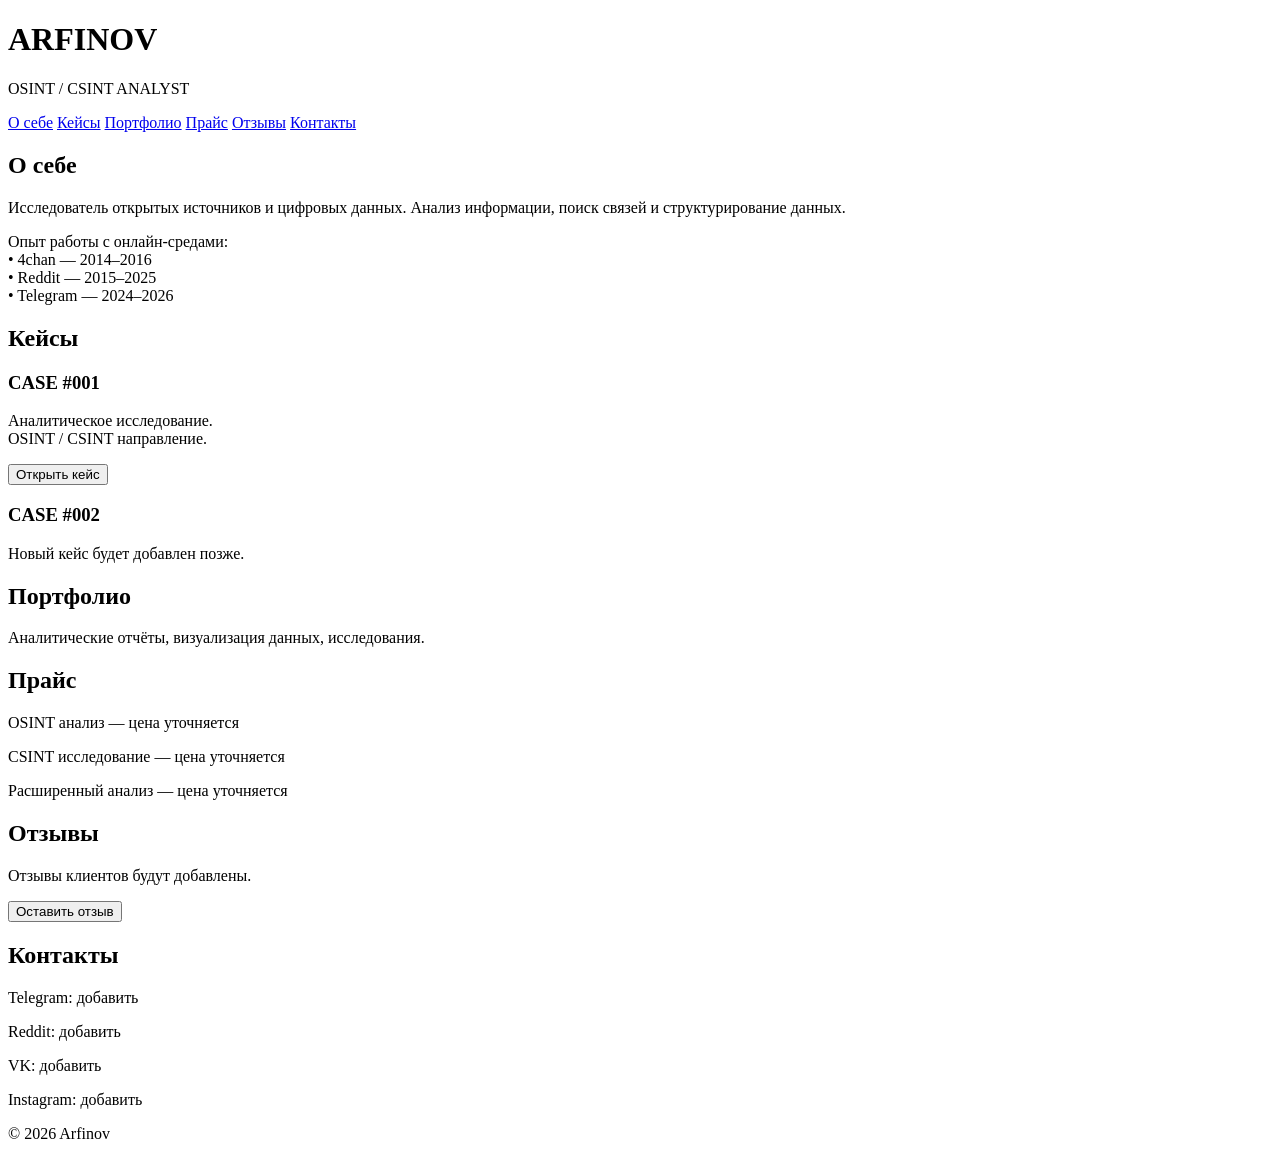
==== index.html @ 3544350e "Create initial index.html for portfolio website This HTML file serves as the main structure for a pe" ====
<!DOCTYPE html>
<html lang="ru">
<head>
<meta charset="UTF-8">
<meta name="viewport" content="width=device-width, initial-scale=1.0">

<title>Arfinov | OSINT / CSINT Analyst</title>

<link rel="stylesheet" href="style.css">
</head>

<body>

<div class="network"></div>

<header>
<h1>ARFINOV</h1>
<p>OSINT / CSINT ANALYST</p>
</header>


<nav>
<a href="#about">О себе</a>
<a href="#cases">Кейсы</a>
<a href="#portfolio">Портфолио</a>
<a href="#price">Прайс</a>
<a href="#reviews">Отзывы</a>
<a href="#contact">Контакты</a>
</nav>


<section id="about">
<h2>О себе</h2>

<p>
Исследователь открытых источников и цифровых данных.
Анализ информации, поиск связей и структурирование данных.
</p>

<p>
Опыт работы с онлайн-средами:
<br>
• 4chan — 2014–2016
<br>
• Reddit — 2015–2025
<br>
• Telegram — 2024–2026
</p>

</section>



<section id="cases">

<h2>Кейсы</h2>

<div class="card">

<h3>CASE #001</h3>

<p>
Аналитическое исследование.
<br>
OSINT / CSINT направление.
</p>

<button>Открыть кейс</button>

</div>


<div class="card">

<h3>CASE #002</h3>

<p>
Новый кейс будет добавлен позже.
</p>

</div>

</section>




<section id="portfolio">

<h2>Портфолио</h2>

<div class="card">
<p>
Аналитические отчёты,
визуализация данных,
исследования.
</p>
</div>

</section>




<section id="price">

<h2>Прайс</h2>

<div class="card">

<p>
OSINT анализ — цена уточняется
</p>

<p>
CSINT исследование — цена уточняется
</p>

<p>
Расширенный анализ — цена уточняется
</p>

</div>

</section>




<section id="reviews">

<h2>Отзывы</h2>

<div class="card">

<p>
Отзывы клиентов будут добавлены.
</p>

<button>
Оставить отзыв
</button>

</div>

</section>





<section id="contact">

<h2>Контакты</h2>

<div class="card">

<p>
Telegram: добавить
</p>

<p>
Reddit: добавить
</p>

<p>
VK: добавить
</p>

<p>
Instagram: добавить
</p>

</div>

</section>


<footer>
© 2026 Arfinov
</footer>


<script src="script.js"></script>

</body>
</html>
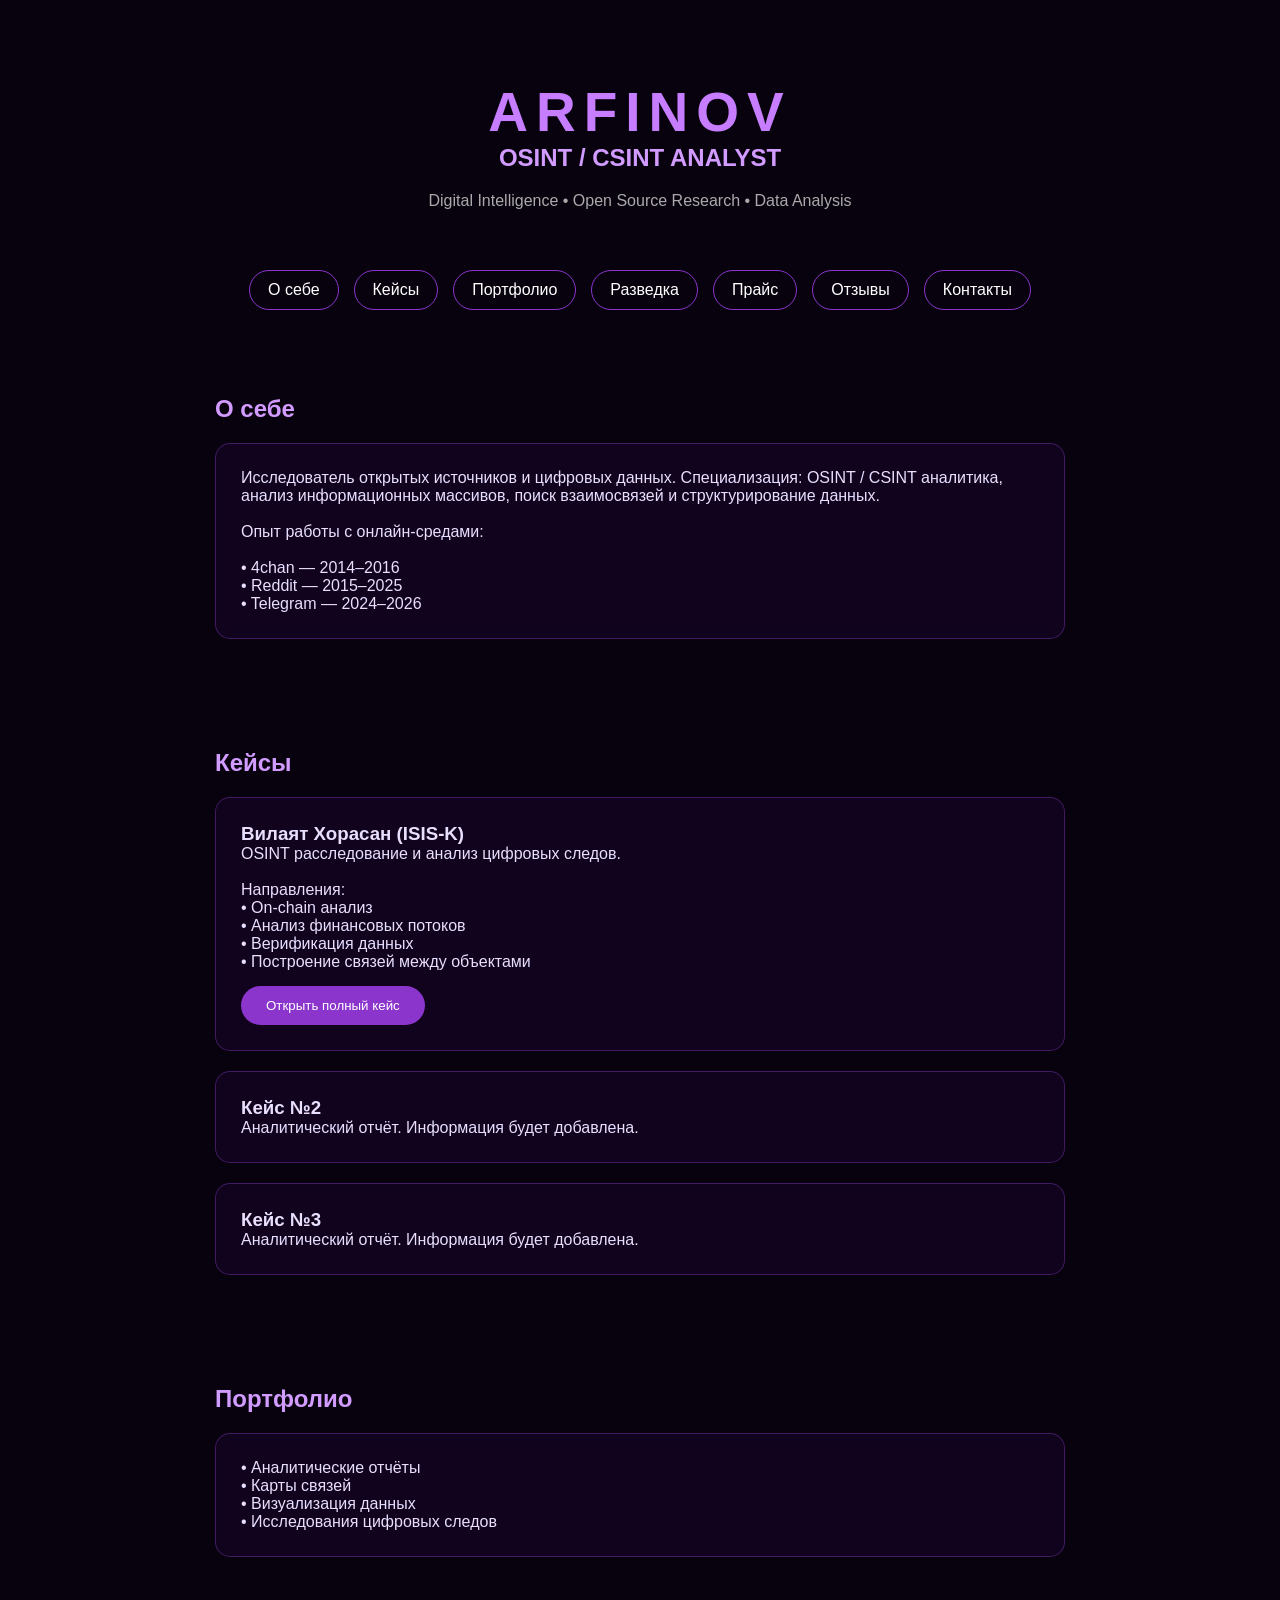
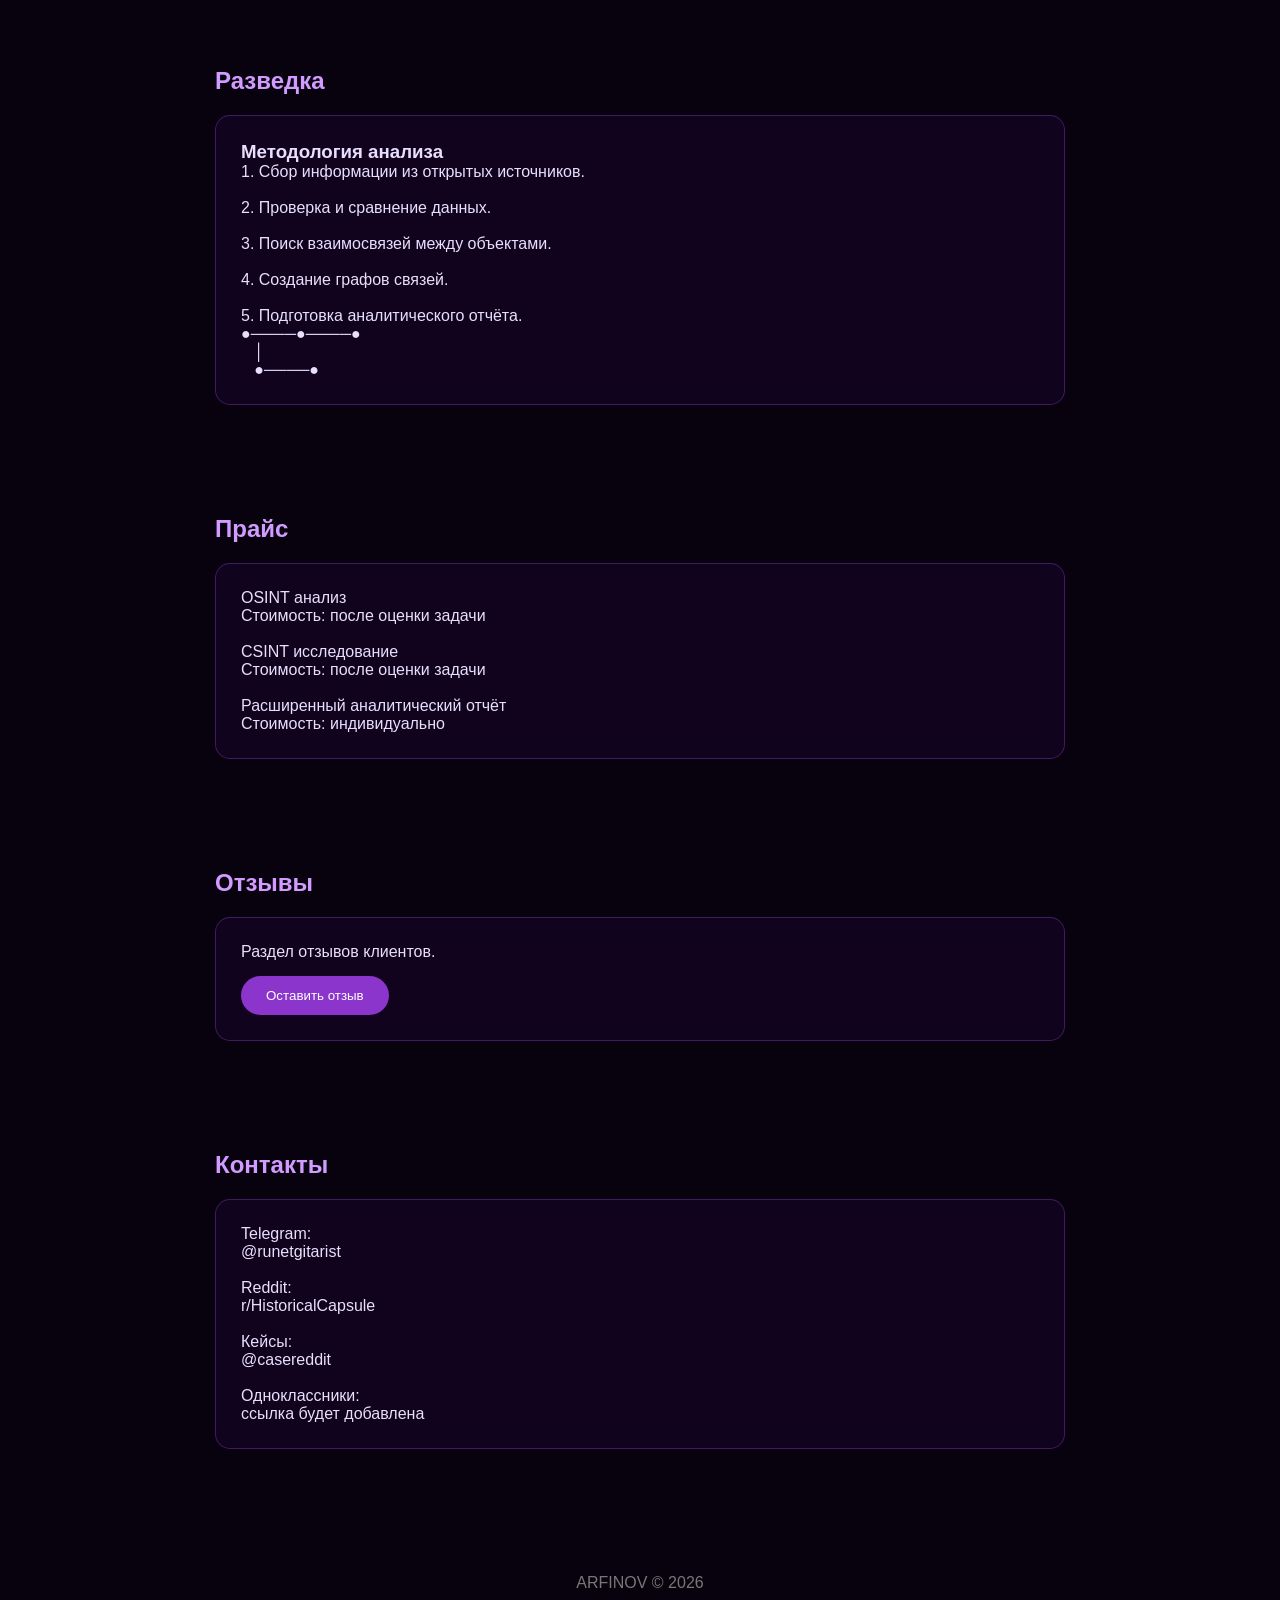
==== commit a2894511: "Update index.html" ====
--- a/index.html
+++ b/index.html
@@ -1,149 +1,367 @@
- <!DOCTYPE html>
+<!DOCTYPE html>
 <html lang="ru">
+
 <head>
+
 <meta charset="UTF-8">
 <meta name="viewport" content="width=device-width, initial-scale=1.0">
 
 <title>Arfinov | OSINT / CSINT Analyst</title>
 
 <link rel="stylesheet" href="style.css">
+
 </head>
 
+
 <body>
 
-<div class="network"></div>
-
-<header>
+
+<div class="rain"></div>
+
+
+<header class="hero">
+
 <h1>ARFINOV</h1>
-<p>OSINT / CSINT ANALYST</p>
+
+<h2>OSINT / CSINT ANALYST</h2>
+
+<p>
+Digital Intelligence • Open Source Research • Data Analysis
+</p>
+
 </header>
 
 
+
 <nav>
+
 <a href="#about">О себе</a>
 <a href="#cases">Кейсы</a>
 <a href="#portfolio">Портфолио</a>
+<a href="#intel">Разведка</a>
 <a href="#price">Прайс</a>
 <a href="#reviews">Отзывы</a>
 <a href="#contact">Контакты</a>
+
 </nav>
 
 
+
+
 <section id="about">
+
 <h2>О себе</h2>
 
+
+<div class="card">
+
 <p>
 Исследователь открытых источников и цифровых данных.
-Анализ информации, поиск связей и структурирование данных.
-</p>
-
-<p>
+Специализация: OSINT / CSINT аналитика, анализ информационных массивов,
+поиск взаимосвязей и структурирование данных.
+</p>
+
+
+<br>
+
+
+<p>
+
 Опыт работы с онлайн-средами:
-<br>
+
+<br><br>
+
 • 4chan — 2014–2016
-<br>
+
+<br>
+
 • Reddit — 2015–2025
-<br>
+
+<br>
+
 • Telegram — 2024–2026
-</p>
-
-</section>
+
+</p>
+
+
+</div>
+
+</section>
+
+
+
+
 
 
 
 <section id="cases">
 
+
 <h2>Кейсы</h2>
 
-<div class="card">
-
-<h3>CASE #001</h3>
-
-<p>
-Аналитическое исследование.
-<br>
-OSINT / CSINT направление.
-</p>
-
-<button>Открыть кейс</button>
-
-</div>
-
-
-<div class="card">
-
-<h3>CASE #002</h3>
-
-<p>
-Новый кейс будет добавлен позже.
-</p>
-
-</div>
-
-</section>
+
+
+<div class="card case">
+
+
+<h3>
+Вилаят Хорасан (ISIS-K)
+</h3>
+
+
+<p>
+OSINT расследование и анализ цифровых следов.
+<br><br>
+
+Направления:
+<br>
+• On-chain анализ
+<br>
+• Анализ финансовых потоков
+<br>
+• Верификация данных
+<br>
+• Построение связей между объектами
+
+</p>
+
+
+<button>
+Открыть полный кейс
+</button>
+
+
+</div>
+
+
+
+
+
+<div class="card case">
+
+
+<h3>
+Кейс №2
+</h3>
+
+
+<p>
+Аналитический отчёт.
+Информация будет добавлена.
+</p>
+
+
+</div>
+
+
+
+
+
+
+<div class="card case">
+
+
+<h3>
+Кейс №3
+</h3>
+
+
+<p>
+Аналитический отчёт.
+Информация будет добавлена.
+</p>
+
+
+</div>
+
+
+
+</section>
+
+
+
 
 
 
 
 <section id="portfolio">
 
+
 <h2>Портфолио</h2>
 
-<div class="card">
-<p>
-Аналитические отчёты,
-визуализация данных,
-исследования.
-</p>
-</div>
-
-</section>
+
+<div class="card">
+
+<p>
+
+• Аналитические отчёты
+
+<br>
+• Карты связей
+
+<br>
+• Визуализация данных
+
+<br>
+• Исследования цифровых следов
+
+</p>
+
+
+</div>
+
+
+</section>
+
+
+
+
+
+
+
+
+
+<section id="intel">
+
+
+<h2>Разведка</h2>
+
+
+<div class="card">
+
+
+<h3>
+Методология анализа
+</h3>
+
+
+<p>
+
+1. Сбор информации из открытых источников.
+
+<br><br>
+
+2. Проверка и сравнение данных.
+
+<br><br>
+
+3. Поиск взаимосвязей между объектами.
+
+<br><br>
+
+4. Создание графов связей.
+
+<br><br>
+
+5. Подготовка аналитического отчёта.
+
+</p>
+
+
+<div class="graph">
+
+●────●────●
+<br>
+&nbsp;&nbsp;&nbsp;│
+<br>
+&nbsp;&nbsp;&nbsp;●────●
+
+</div>
+
+
+</div>
+
+
+</section>
+
+
+
+
+
 
 
 
 
 <section id="price">
 
+
 <h2>Прайс</h2>
 
-<div class="card">
-
-<p>
-OSINT анализ — цена уточняется
-</p>
-
-<p>
-CSINT исследование — цена уточняется
-</p>
-
-<p>
-Расширенный анализ — цена уточняется
-</p>
-
-</div>
-
-</section>
+
+<div class="card">
+
+
+<p>
+
+OSINT анализ
+
+<br>
+Стоимость: после оценки задачи
+
+
+<br><br>
+
+
+CSINT исследование
+
+<br>
+Стоимость: после оценки задачи
+
+
+<br><br>
+
+
+Расширенный аналитический отчёт
+
+<br>
+Стоимость: индивидуально
+
+
+</p>
+
+
+</div>
+
+
+</section>
+
+
+
+
+
 
 
 
 
 <section id="reviews">
 
+
 <h2>Отзывы</h2>
 
-<div class="card">
-
-<p>
-Отзывы клиентов будут добавлены.
-</p>
+
+<div class="card">
+
+
+<p>
+
+Раздел отзывов клиентов.
+
+</p>
+
 
 <button>
 Оставить отзыв
 </button>
 
-</div>
-
-</section>
+
+</div>
+
+
+</section>
+
+
+
+
 
 
 
@@ -151,37 +369,70 @@
 
 <section id="contact">
 
+
 <h2>Контакты</h2>
 
-<div class="card">
-
-<p>
-Telegram: добавить
-</p>
-
-<p>
-Reddit: добавить
-</p>
-
-<p>
-VK: добавить
-</p>
-
-<p>
-Instagram: добавить
-</p>
-
-</div>
-
-</section>
+
+<div class="card">
+
+
+<p>
+
+Telegram:
+<br>
+@runetgitarist
+
+
+<br><br>
+
+
+Reddit:
+<br>
+r/HistoricalCapsule
+
+
+<br><br>
+
+
+Кейсы:
+<br>
+@casereddit
+
+
+<br><br>
+
+
+Одноклассники:
+<br>
+ссылка будет добавлена
+
+
+</p>
+
+
+</div>
+
+
+</section>
+
+
+
+
+
+
 
 
 <footer>
-© 2026 Arfinov
+
+ARFINOV © 2026
+
 </footer>
 
 
+
 <script src="script.js"></script>
 
+
 </body>
+
 </html>
--- a/style.css
+++ b/style.css
@@ -0,0 +1,207 @@
+* {
+    margin: 0;
+    padding: 0;
+    box-sizing: border-box;
+    font-family: Arial, sans-serif;
+}
+
+body {
+    background: #08020f;
+    color: #e8dfff;
+    overflow-x: hidden;
+}
+
+
+/* фон с цепочками данных */
+.network {
+    position: fixed;
+    inset: 0;
+    z-index: -1;
+    background:
+    radial-gradient(circle at top, #3b075c, transparent 40%),
+    linear-gradient(135deg, #090014, #120021);
+
+}
+
+.network::before {
+    content: "";
+    position: absolute;
+    width: 200%;
+    height: 200%;
+    background-image:
+    repeating-linear-gradient(
+        90deg,
+        transparent 0px,
+        transparent 120px,
+        rgba(180,80,255,0.08) 121px
+    ),
+    repeating-linear-gradient(
+        0deg,
+        transparent 0px,
+        transparent 120px,
+        rgba(180,80,255,0.08) 121px
+    );
+
+    animation: move 20s linear infinite;
+}
+
+
+@keyframes move {
+
+    from {
+        transform: translate(0,0);
+    }
+
+    to {
+        transform: translate(-120px,-120px);
+    }
+
+}
+
+
+
+header {
+
+    text-align:center;
+    padding:80px 20px 40px;
+
+}
+
+
+header h1 {
+
+    font-size:55px;
+    letter-spacing:8px;
+    color:#c77dff;
+
+}
+
+
+header p {
+
+    margin-top:15px;
+    color:#aaa;
+
+}
+
+
+
+nav {
+
+    display:flex;
+    justify-content:center;
+    flex-wrap:wrap;
+    gap:15px;
+    padding:20px;
+
+}
+
+
+nav a {
+
+    color:white;
+    text-decoration:none;
+    border:1px solid #8b35cc;
+    padding:10px 18px;
+    border-radius:20px;
+
+    transition:.3s;
+
+}
+
+
+nav a:hover {
+
+    background:#8b35cc;
+
+}
+
+
+
+
+section {
+
+    max-width:900px;
+    margin:40px auto;
+    padding:25px;
+
+}
+
+
+h2 {
+
+    color:#d29bff;
+    margin-bottom:20px;
+
+}
+
+
+
+.card {
+
+    background:rgba(20,5,35,.75);
+    border:1px solid rgba(180,80,255,.3);
+
+    padding:25px;
+    margin:20px 0;
+
+    border-radius:15px;
+
+    backdrop-filter:blur(10px);
+
+}
+
+
+
+
+button {
+
+    margin-top:15px;
+    padding:12px 25px;
+
+    background:#8b35cc;
+    color:white;
+
+    border:none;
+    border-radius:20px;
+
+    cursor:pointer;
+
+}
+
+
+
+button:hover {
+
+    background:#b85cff;
+
+}
+
+
+
+footer {
+
+    text-align:center;
+    padding:40px;
+    color:#777;
+
+}
+
+
+
+@media(max-width:600px){
+
+header h1{
+
+font-size:35px;
+
+}
+
+
+section{
+
+margin:20px;
+
+}
+
+}
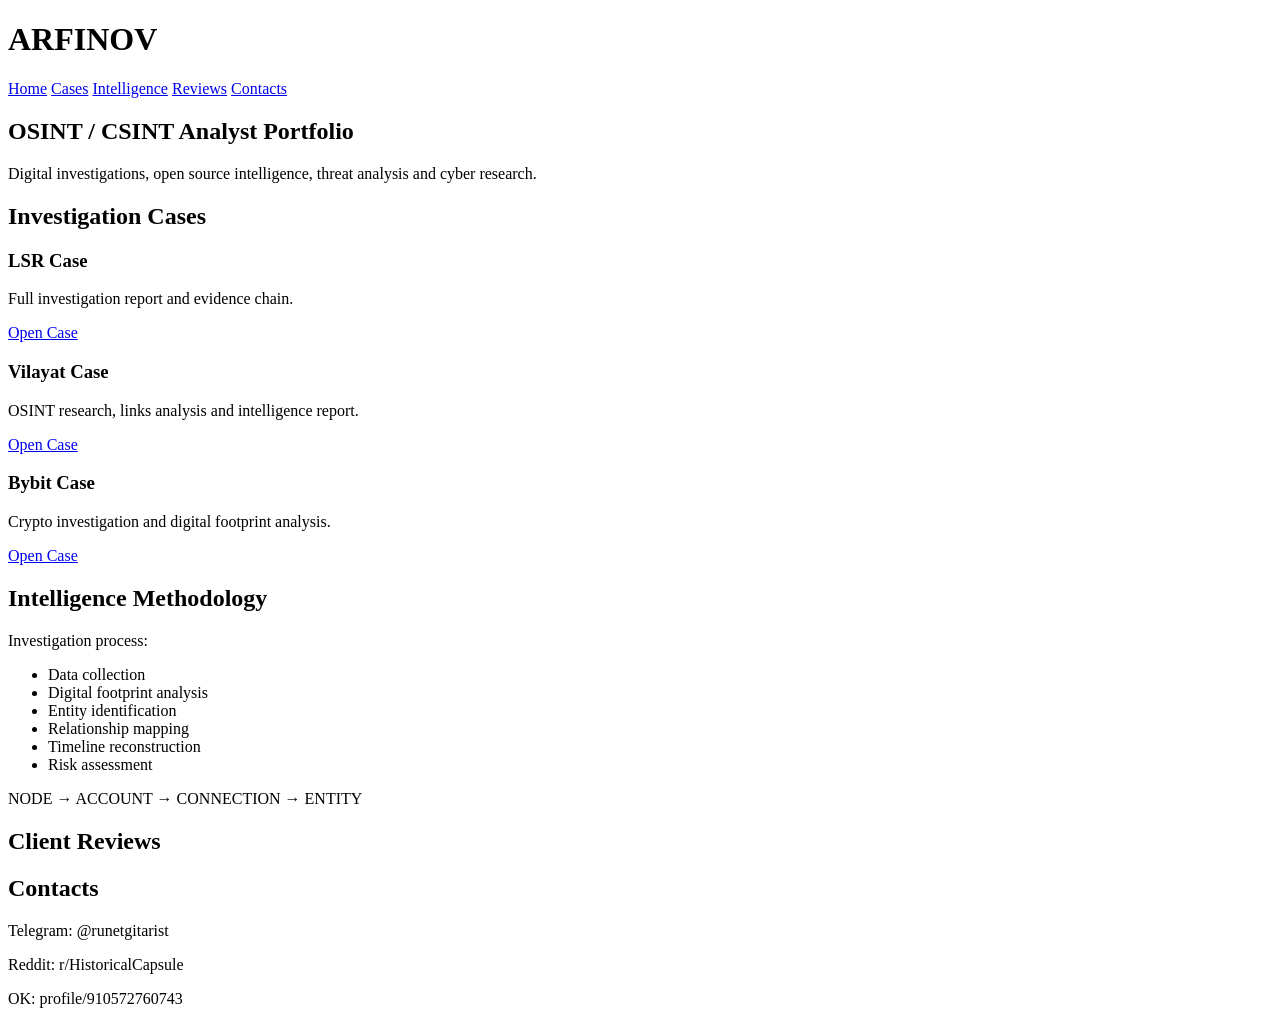
==== commit a5247f3c: "Add initial HTML structure for ARFINOV portfolio" ====
--- a/index.html
+++ b/index.html
@@ -1,438 +1,114 @@
 <!DOCTYPE html>
-<html lang="ru">
-
+<html lang="en">
 <head>
-
 <meta charset="UTF-8">
 <meta name="viewport" content="width=device-width, initial-scale=1.0">
-
-<title>Arfinov | OSINT / CSINT Analyst</title>
-
+<title>ARFINOV | OSINT Analyst</title>
 <link rel="stylesheet" href="style.css">
-
 </head>
-
 
 <body>
 
-
 <div class="rain"></div>
 
-
-<header class="hero">
-
+<header>
 <h1>ARFINOV</h1>
-
-<h2>OSINT / CSINT ANALYST</h2>
-
-<p>
-Digital Intelligence • Open Source Research • Data Analysis
-</p>
-
+<nav>
+<a href="#home">Home</a>
+<a href="#cases">Cases</a>
+<a href="#intel">Intelligence</a>
+<a href="#reviews">Reviews</a>
+<a href="#contact">Contacts</a>
+</nav>
 </header>
 
 
-
-<nav>
-
-<a href="#about">О себе</a>
-<a href="#cases">Кейсы</a>
-<a href="#portfolio">Портфолио</a>
-<a href="#intel">Разведка</a>
-<a href="#price">Прайс</a>
-<a href="#reviews">Отзывы</a>
-<a href="#contact">Контакты</a>
-
-</nav>
+<section id="home" class="page">
+<h2>OSINT / CSINT Analyst Portfolio</h2>
+<p>
+Digital investigations, open source intelligence,
+threat analysis and cyber research.
+</p>
+</section>
 
 
+<section id="cases" class="page">
 
+<h2>Investigation Cases</h2>
 
-<section id="about">
+<div class="cards">
 
-<h2>О себе</h2>
+<div class="card">
+<h3>LSR Case</h3>
+<p>Full investigation report and evidence chain.</p>
+<a href="https://t.me/casereddit/47/48">
+Open Case
+</a>
+</div>
 
 
 <div class="card">
-
-<p>
-Исследователь открытых источников и цифровых данных.
-Специализация: OSINT / CSINT аналитика, анализ информационных массивов,
-поиск взаимосвязей и структурирование данных.
-</p>
+<h3>Vilayat Case</h3>
+<p>OSINT research, links analysis and intelligence report.</p>
+<a href="https://t.me/casereddit/42/45">
+Open Case
+</a>
+</div>
 
 
-<br>
-
-
-<p>
-
-Опыт работы с онлайн-средами:
-
-<br><br>
-
-• 4chan — 2014–2016
-
-<br>
-
-• Reddit — 2015–2025
-
-<br>
-
-• Telegram — 2024–2026
-
-</p>
-
+<div class="card">
+<h3>Bybit Case</h3>
+<p>Crypto investigation and digital footprint analysis.</p>
+<a href="https://t.me/casereddit/40/41">
+Open Case
+</a>
+</div>
 
 </div>
 
 </section>
 
 
-
-
-
-
-
-<section id="cases">
-
-
-<h2>Кейсы</h2>
-
-
-
-<div class="card case">
-
-
-<h3>
-Вилаят Хорасан (ISIS-K)
-</h3>
-
+<section id="intel" class="page">
+<h2>Intelligence Methodology</h2>
 
 <p>
-OSINT расследование и анализ цифровых следов.
-<br><br>
-
-Направления:
-<br>
-• On-chain анализ
-<br>
-• Анализ финансовых потоков
-<br>
-• Верификация данных
-<br>
-• Построение связей между объектами
-
+Investigation process:
 </p>
 
+<ul>
+<li>Data collection</li>
+<li>Digital footprint analysis</li>
+<li>Entity identification</li>
+<li>Relationship mapping</li>
+<li>Timeline reconstruction</li>
+<li>Risk assessment</li>
+</ul>
 
-<button>
-Открыть полный кейс
-</button>
-
-
+<div class="graph">
+NODE → ACCOUNT → CONNECTION → ENTITY
 </div>
-
-
-
-
-
-<div class="card case">
-
-
-<h3>
-Кейс №2
-</h3>
-
-
-<p>
-Аналитический отчёт.
-Информация будет добавлена.
-</p>
-
-
-</div>
-
-
-
-
-
-
-<div class="card case">
-
-
-<h3>
-Кейс №3
-</h3>
-
-
-<p>
-Аналитический отчёт.
-Информация будет добавлена.
-</p>
-
-
-</div>
-
-
 
 </section>
 
 
+<section id="reviews" class="page">
+<h2>Client Reviews</h2>
+<div id="reviewsBox"></div>
+</section>
 
 
+<section id="contact" class="page">
+<h2>Contacts</h2>
 
-
-
-<section id="portfolio">
-
-
-<h2>Портфолио</h2>
-
-
-<div class="card">
-
-<p>
-
-• Аналитические отчёты
-
-<br>
-• Карты связей
-
-<br>
-• Визуализация данных
-
-<br>
-• Исследования цифровых следов
-
-</p>
-
-
-</div>
-
+<p>Telegram: @runetgitarist</p>
+<p>Reddit: r/HistoricalCapsule</p>
+<p>OK: profile/910572760743</p>
 
 </section>
 
 
-
-
-
-
-
-
-
-<section id="intel">
-
-
-<h2>Разведка</h2>
-
-
-<div class="card">
-
-
-<h3>
-Методология анализа
-</h3>
-
-
-<p>
-
-1. Сбор информации из открытых источников.
-
-<br><br>
-
-2. Проверка и сравнение данных.
-
-<br><br>
-
-3. Поиск взаимосвязей между объектами.
-
-<br><br>
-
-4. Создание графов связей.
-
-<br><br>
-
-5. Подготовка аналитического отчёта.
-
-</p>
-
-
-<div class="graph">
-
-●────●────●
-<br>
-&nbsp;&nbsp;&nbsp;│
-<br>
-&nbsp;&nbsp;&nbsp;●────●
-
-</div>
-
-
-</div>
-
-
-</section>
-
-
-
-
-
-
-
-
-
-<section id="price">
-
-
-<h2>Прайс</h2>
-
-
-<div class="card">
-
-
-<p>
-
-OSINT анализ
-
-<br>
-Стоимость: после оценки задачи
-
-
-<br><br>
-
-
-CSINT исследование
-
-<br>
-Стоимость: после оценки задачи
-
-
-<br><br>
-
-
-Расширенный аналитический отчёт
-
-<br>
-Стоимость: индивидуально
-
-
-</p>
-
-
-</div>
-
-
-</section>
-
-
-
-
-
-
-
-
-
-<section id="reviews">
-
-
-<h2>Отзывы</h2>
-
-
-<div class="card">
-
-
-<p>
-
-Раздел отзывов клиентов.
-
-</p>
-
-
-<button>
-Оставить отзыв
-</button>
-
-
-</div>
-
-
-</section>
-
-
-
-
-
-
-
-
-
-<section id="contact">
-
-
-<h2>Контакты</h2>
-
-
-<div class="card">
-
-
-<p>
-
-Telegram:
-<br>
-@runetgitarist
-
-
-<br><br>
-
-
-Reddit:
-<br>
-r/HistoricalCapsule
-
-
-<br><br>
-
-
-Кейсы:
-<br>
-@casereddit
-
-
-<br><br>
-
-
-Одноклассники:
-<br>
-ссылка будет добавлена
-
-
-</p>
-
-
-</div>
-
-
-</section>
-
-
-
-
-
-
-
-
-<footer>
-
-ARFINOV © 2026
-
-</footer>
-
-
-
 <script src="script.js"></script>
 
-
 </body>
-
 </html>
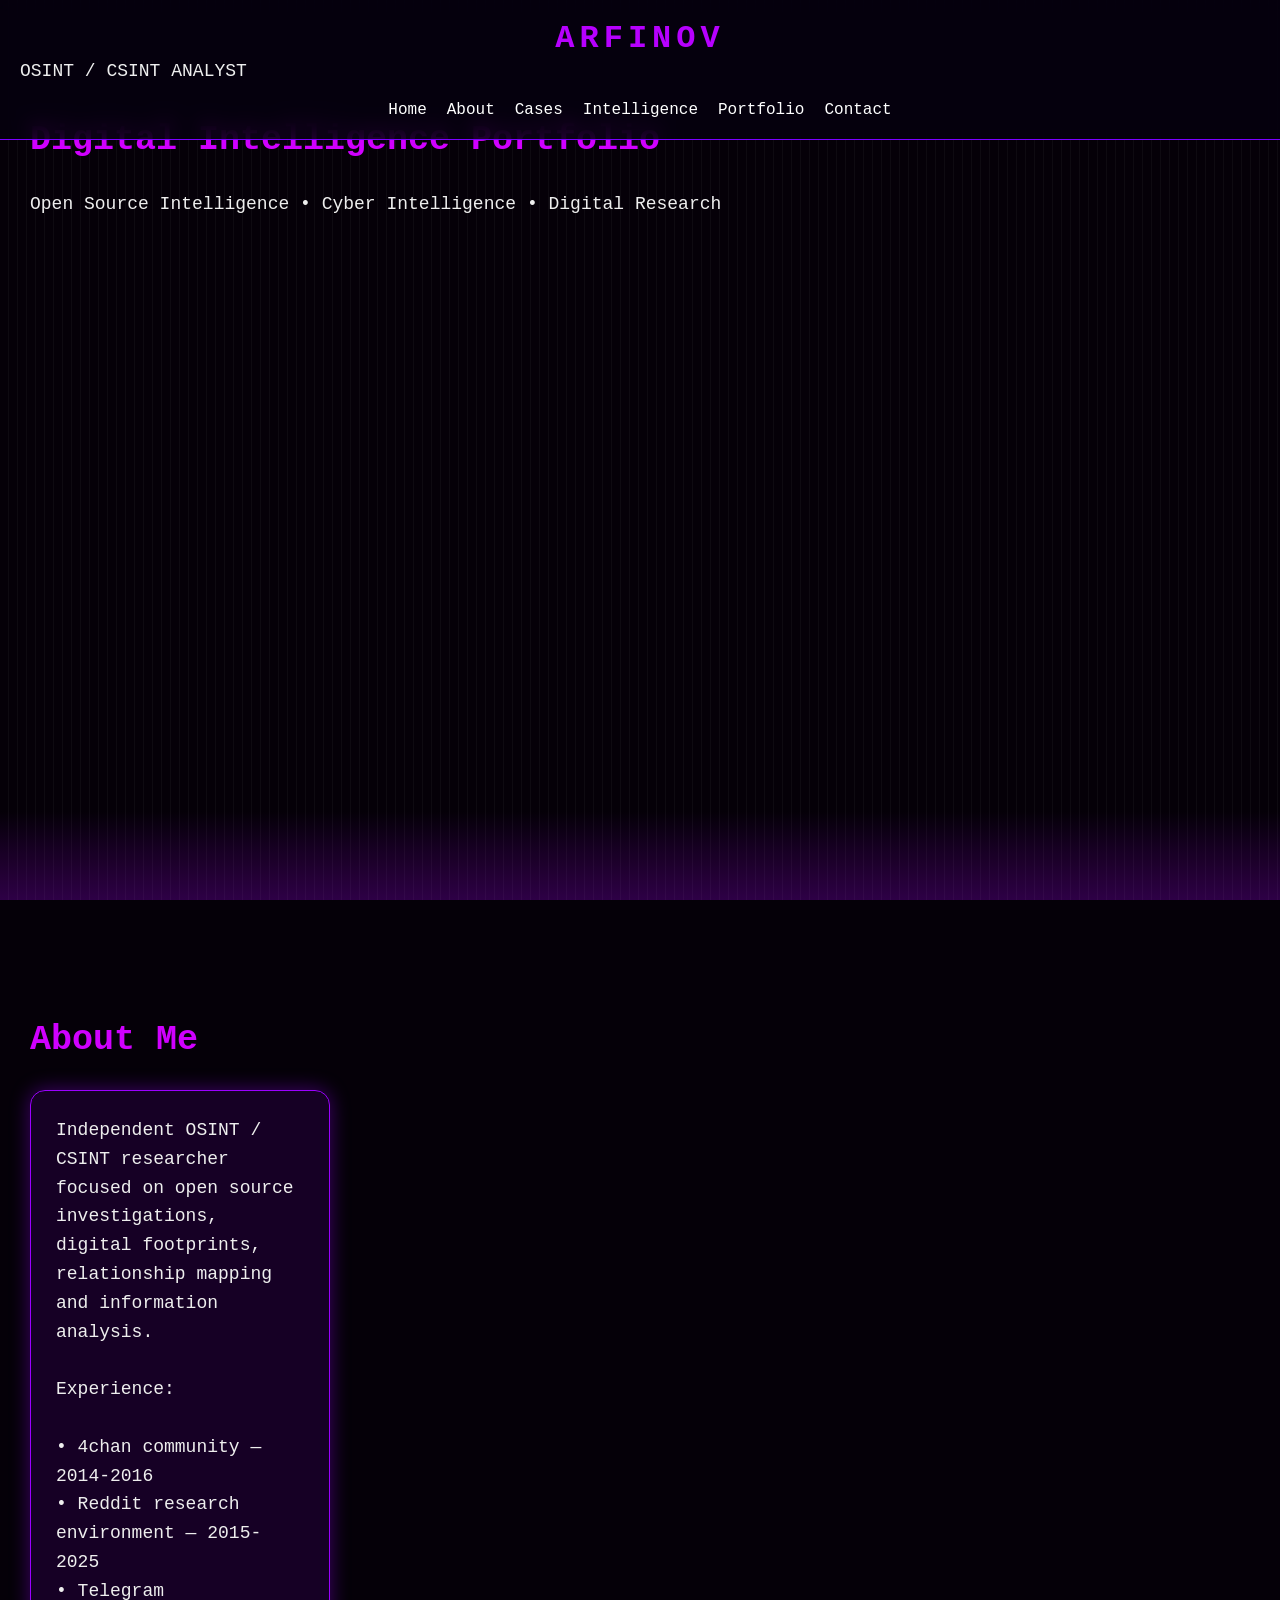
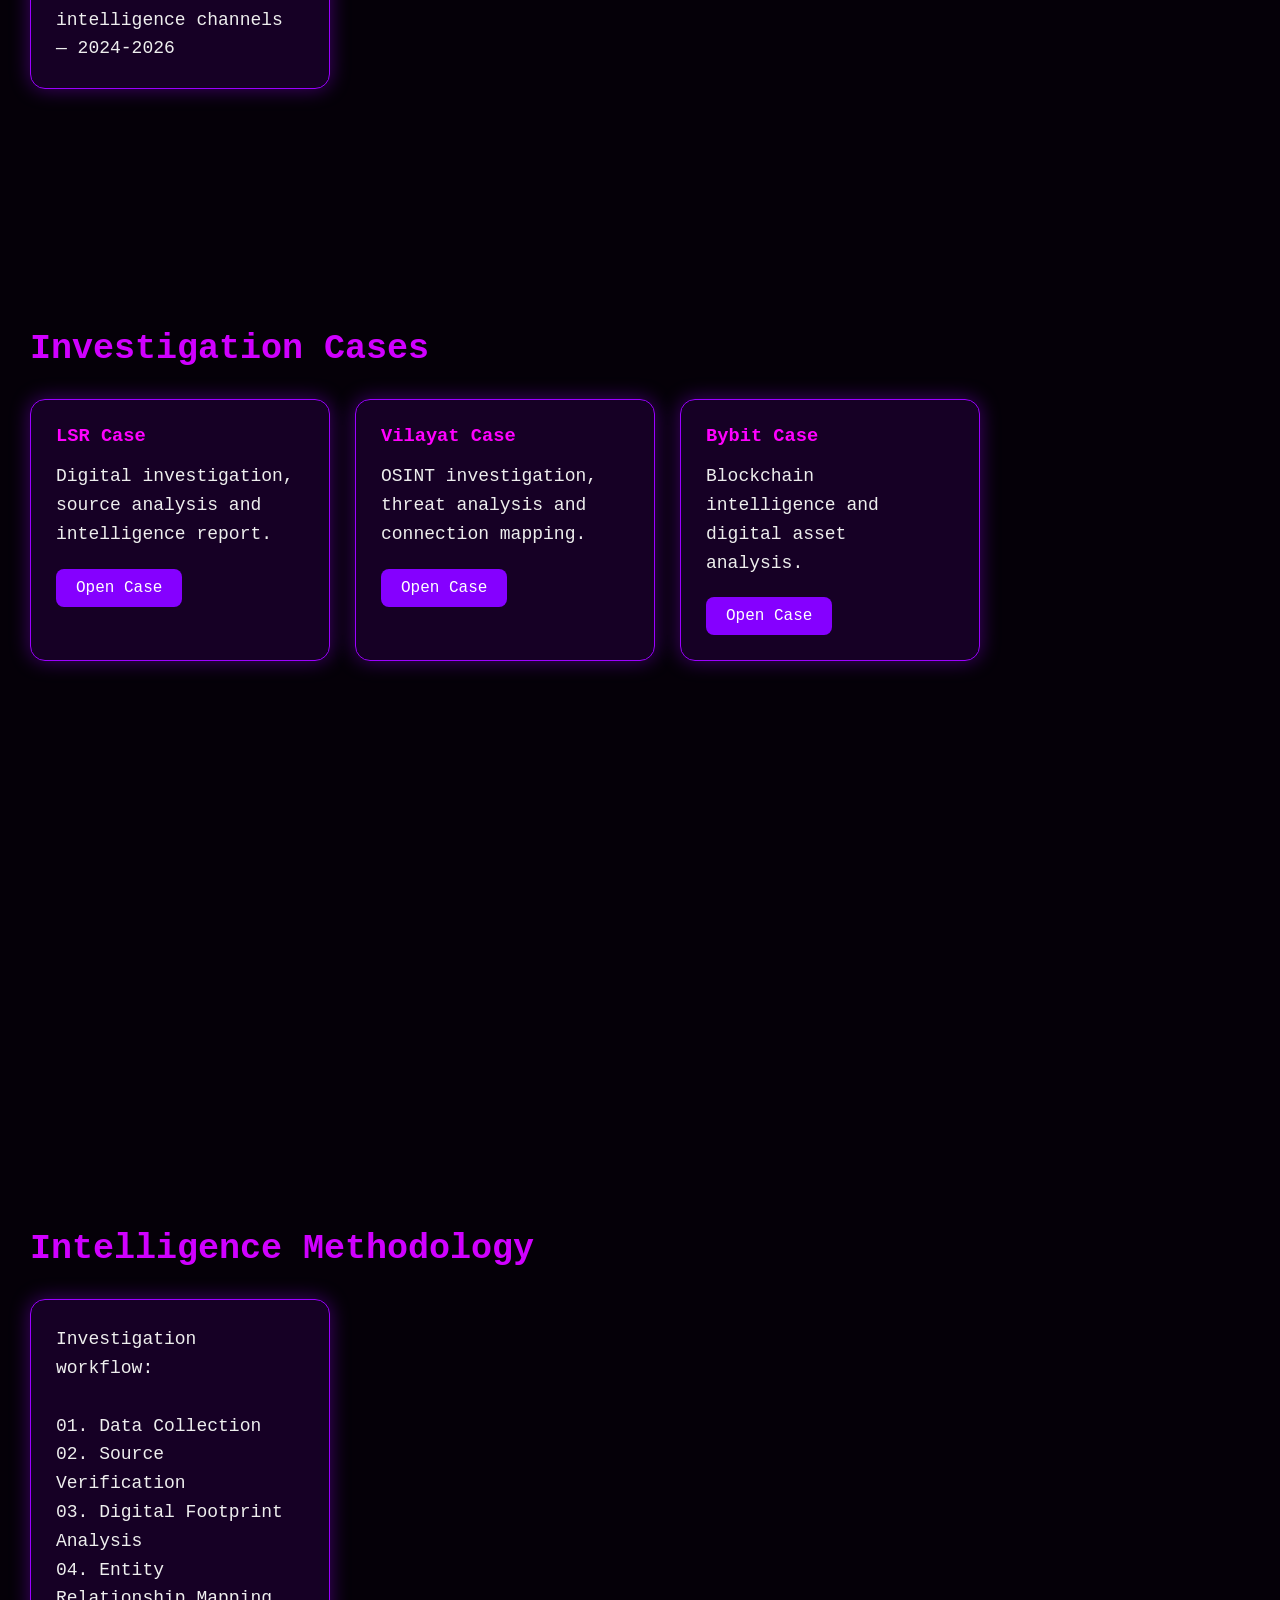
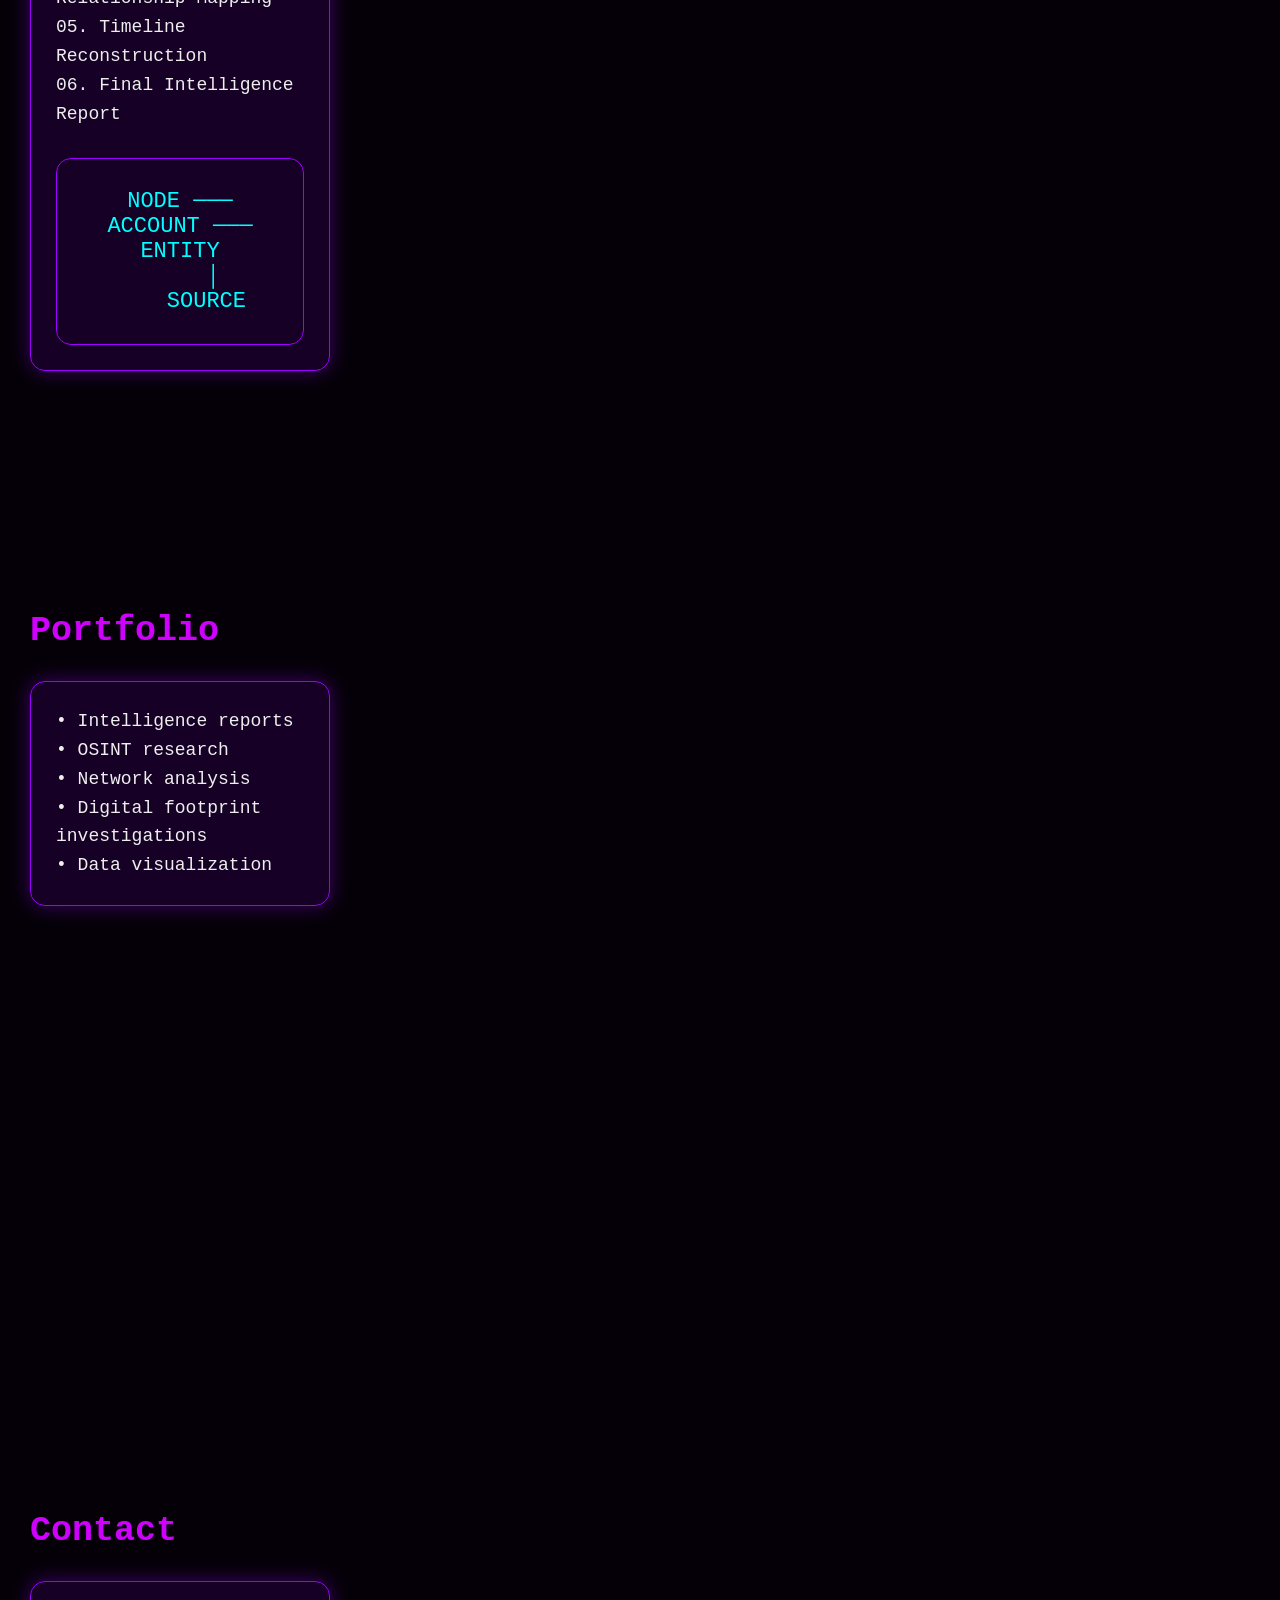
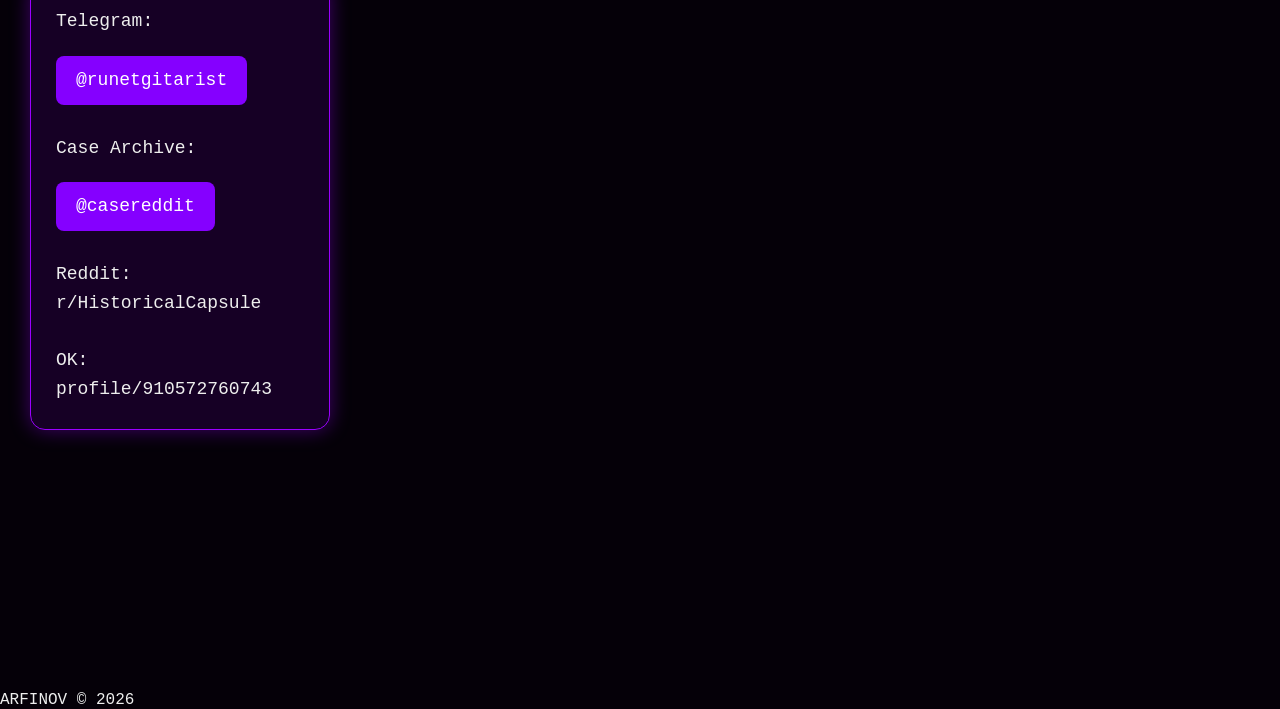
==== commit 06c3e042: "Create index.html" ====
--- a/index.html
+++ b/index.html
@@ -1,114 +1,371 @@
 <!DOCTYPE html>
 <html lang="en">
+
 <head>
+
 <meta charset="UTF-8">
 <meta name="viewport" content="width=device-width, initial-scale=1.0">
-<title>ARFINOV | OSINT Analyst</title>
+
+<title>ARFINOV | OSINT / CSINT Analyst</title>
+
 <link rel="stylesheet" href="style.css">
+
 </head>
 
+
 <body>
 
+
 <div class="rain"></div>
 
+
 <header>
+
 <h1>ARFINOV</h1>
+
+<p>OSINT / CSINT ANALYST</p>
+
+
 <nav>
+
 <a href="#home">Home</a>
+<a href="#about">About</a>
 <a href="#cases">Cases</a>
-<a href="#intel">Intelligence</a>
-<a href="#reviews">Reviews</a>
-<a href="#contact">Contacts</a>
+<a href="#intelligence">Intelligence</a>
+<a href="#portfolio">Portfolio</a>
+<a href="#contact">Contact</a>
+
 </nav>
+
+
 </header>
 
 
+
+
+
 <section id="home" class="page">
-<h2>OSINT / CSINT Analyst Portfolio</h2>
-<p>
-Digital investigations, open source intelligence,
-threat analysis and cyber research.
-</p>
-</section>
+
+<h2>Digital Intelligence Portfolio</h2>
+
+<p>
+Open Source Intelligence • Cyber Intelligence • Digital Research
+</p>
+
+</section>
+
+
+
+
+
+
+
+<section id="about" class="page">
+
+
+<h2>About Me</h2>
+
+
+<div class="card">
+
+
+<p>
+
+Independent OSINT / CSINT researcher focused on
+open source investigations, digital footprints,
+relationship mapping and information analysis.
+
+<br><br>
+
+Experience:
+
+<br><br>
+
+• 4chan community — 2014-2016
+
+<br>
+
+• Reddit research environment — 2015-2025
+
+<br>
+
+• Telegram intelligence channels — 2024-2026
+
+</p>
+
+
+</div>
+
+
+</section>
+
+
+
+
+
 
 
 <section id="cases" class="page">
 
+
 <h2>Investigation Cases</h2>
 
+
+
 <div class="cards">
 
-<div class="card">
+
+
+<div class="card">
+
 <h3>LSR Case</h3>
-<p>Full investigation report and evidence chain.</p>
-<a href="https://t.me/casereddit/47/48">
+
+<p>
+Digital investigation, source analysis and intelligence report.
+</p>
+
+
+<a href="cases/lsr.html">
 Open Case
 </a>
-</div>
-
-
-<div class="card">
+
+
+</div>
+
+
+
+
+
+<div class="card">
+
 <h3>Vilayat Case</h3>
-<p>OSINT research, links analysis and intelligence report.</p>
-<a href="https://t.me/casereddit/42/45">
+
+<p>
+OSINT investigation, threat analysis and connection mapping.
+</p>
+
+
+<a href="cases/vilayat.html">
 Open Case
 </a>
-</div>
-
-
-<div class="card">
+
+
+</div>
+
+
+
+
+
+<div class="card">
+
 <h3>Bybit Case</h3>
-<p>Crypto investigation and digital footprint analysis.</p>
-<a href="https://t.me/casereddit/40/41">
+
+<p>
+Blockchain intelligence and digital asset analysis.
+</p>
+
+
+<a href="cases/bybit.html">
 Open Case
 </a>
-</div>
-
-</div>
-
-</section>
-
-
-<section id="intel" class="page">
+
+
+</div>
+
+
+
+</div>
+
+
+</section>
+
+
+
+
+
+
+
+
+
+<section id="intelligence" class="page">
+
+
 <h2>Intelligence Methodology</h2>
 
-<p>
-Investigation process:
-</p>
-
-<ul>
-<li>Data collection</li>
-<li>Digital footprint analysis</li>
-<li>Entity identification</li>
-<li>Relationship mapping</li>
-<li>Timeline reconstruction</li>
-<li>Risk assessment</li>
-</ul>
+
+<div class="card">
+
+
+<p>
+
+Investigation workflow:
+
+<br><br>
+
+01. Data Collection
+
+<br>
+02. Source Verification
+
+<br>
+03. Digital Footprint Analysis
+
+<br>
+04. Entity Relationship Mapping
+
+<br>
+05. Timeline Reconstruction
+
+<br>
+06. Final Intelligence Report
+
+
+</p>
+
 
 <div class="graph">
-NODE → ACCOUNT → CONNECTION → ENTITY
-</div>
-
-</section>
-
-
-<section id="reviews" class="page">
-<h2>Client Reviews</h2>
-<div id="reviewsBox"></div>
-</section>
+
+NODE ─── ACCOUNT ─── ENTITY
+<br>
+&nbsp;&nbsp;&nbsp;&nbsp;&nbsp;│
+<br>
+&nbsp;&nbsp;&nbsp;&nbsp;SOURCE
+
+</div>
+
+
+</div>
+
+
+</section>
+
+
+
+
+
+
+
+
+
+<section id="portfolio" class="page">
+
+
+<h2>Portfolio</h2>
+
+
+<div class="card">
+
+
+<p>
+
+• Intelligence reports
+
+<br>
+
+• OSINT research
+
+<br>
+
+• Network analysis
+
+<br>
+
+• Digital footprint investigations
+
+<br>
+
+• Data visualization
+
+
+</p>
+
+
+</div>
+
+
+</section>
+
+
+
+
+
+
+
 
 
 <section id="contact" class="page">
-<h2>Contacts</h2>
-
-<p>Telegram: @runetgitarist</p>
-<p>Reddit: r/HistoricalCapsule</p>
-<p>OK: profile/910572760743</p>
-
-</section>
+
+
+<h2>Contact</h2>
+
+
+<div class="card">
+
+
+<p>
+
+Telegram:
+<br>
+<a href="https://t.me/runetgitarist">
+@runetgitarist
+</a>
+
+
+<br><br>
+
+
+Case Archive:
+<br>
+
+<a href="https://t.me/casereddit">
+@casereddit
+</a>
+
+
+<br><br>
+
+
+Reddit:
+<br>
+
+r/HistoricalCapsule
+
+
+<br><br>
+
+
+OK:
+<br>
+
+profile/910572760743
+
+
+</p>
+
+
+</div>
+
+
+</section>
+
+
+
+
+
+
+
+<footer>
+
+ARFINOV © 2026
+
+</footer>
+
+
 
 
 <script src="script.js"></script>
 
+
 </body>
-</html>
+
+  </html>
--- a/style.css
+++ b/style.css
@@ -0,0 +1,272 @@
+* {
+    margin:0;
+    padding:0;
+    box-sizing:border-box;
+    font-family:"Courier New", monospace;
+}
+
+body {
+    background:#050008;
+    color:#eee;
+    overflow-x:hidden;
+}
+
+
+/* дождь */
+
+.rain {
+    position:fixed;
+    width:100%;
+    height:100%;
+    background:
+    linear-gradient(
+    transparent 90%,
+    rgba(170,0,255,0.25)
+    ),
+    repeating-linear-gradient(
+    90deg,
+    transparent 0px,
+    transparent 8px,
+    rgba(255,255,255,0.08) 9px
+    );
+
+    animation:rain 8s linear infinite;
+    z-index:-1;
+}
+
+
+@keyframes rain {
+
+from {
+transform:translateY(-50px);
+}
+
+to {
+transform:translateY(50px);
+}
+
+}
+
+
+
+/* HEADER */
+
+header {
+
+position:fixed;
+top:0;
+width:100%;
+padding:20px;
+background:rgba(5,0,15,.8);
+backdrop-filter:blur(10px);
+border-bottom:1px solid #7b00ff;
+z-index:10;
+
+}
+
+
+header h1 {
+
+color:#b700ff;
+text-align:center;
+letter-spacing:5px;
+
+}
+
+
+nav {
+
+display:flex;
+justify-content:center;
+gap:20px;
+margin-top:15px;
+
+}
+
+
+nav a {
+
+color:white;
+text-decoration:none;
+transition:.3s;
+
+}
+
+
+nav a:hover {
+
+color:#c000ff;
+
+}
+
+
+
+/* SECTIONS */
+
+.page {
+
+min-height:100vh;
+padding:120px 30px;
+animation:fade .8s;
+
+}
+
+
+@keyframes fade {
+
+from {
+opacity:0;
+transform:translateY(30px);
+}
+
+to {
+opacity:1;
+transform:none;
+}
+
+}
+
+
+
+h2 {
+
+font-size:35px;
+margin-bottom:30px;
+color:#d000ff;
+
+}
+
+
+
+p {
+
+font-size:18px;
+line-height:1.6;
+
+}
+
+
+
+/* CASES */
+
+
+.cards {
+
+display:flex;
+flex-wrap:wrap;
+gap:25px;
+
+}
+
+
+.card {
+
+width:300px;
+padding:25px;
+background:
+rgba(30,0,50,.7);
+
+border:1px solid #9b00ff;
+border-radius:15px;
+
+box-shadow:
+0 0 20px rgba(150,0,255,.4);
+
+transition:.4s;
+
+}
+
+
+.card:hover {
+
+transform:translateY(-10px);
+box-shadow:
+0 0 35px #b000ff;
+
+}
+
+
+.card h3 {
+
+color:#ff00ff;
+margin-bottom:15px;
+
+}
+
+
+.card a {
+
+display:inline-block;
+margin-top:20px;
+padding:10px 20px;
+
+background:#8500ff;
+color:white;
+
+text-decoration:none;
+border-radius:8px;
+
+transition:.3s;
+
+}
+
+
+.card a:hover {
+
+background:#d000ff;
+
+}
+
+
+
+
+/* INTEL GRAPH */
+
+
+.graph {
+
+margin-top:30px;
+padding:30px;
+
+border:1px solid #a000ff;
+border-radius:15px;
+
+text-align:center;
+
+font-size:22px;
+
+color:#00ffff;
+
+}
+
+
+
+/* REVIEWS */
+
+
+.review {
+
+padding:15px;
+margin:15px 0;
+
+background:rgba(40,0,70,.6);
+
+border-left:3px solid #c000ff;
+
+}
+
+
+
+/* MOBILE */
+
+@media(max-width:700px){
+
+nav{
+flex-wrap:wrap;
+}
+
+.card{
+width:100%;
+}
+
+}
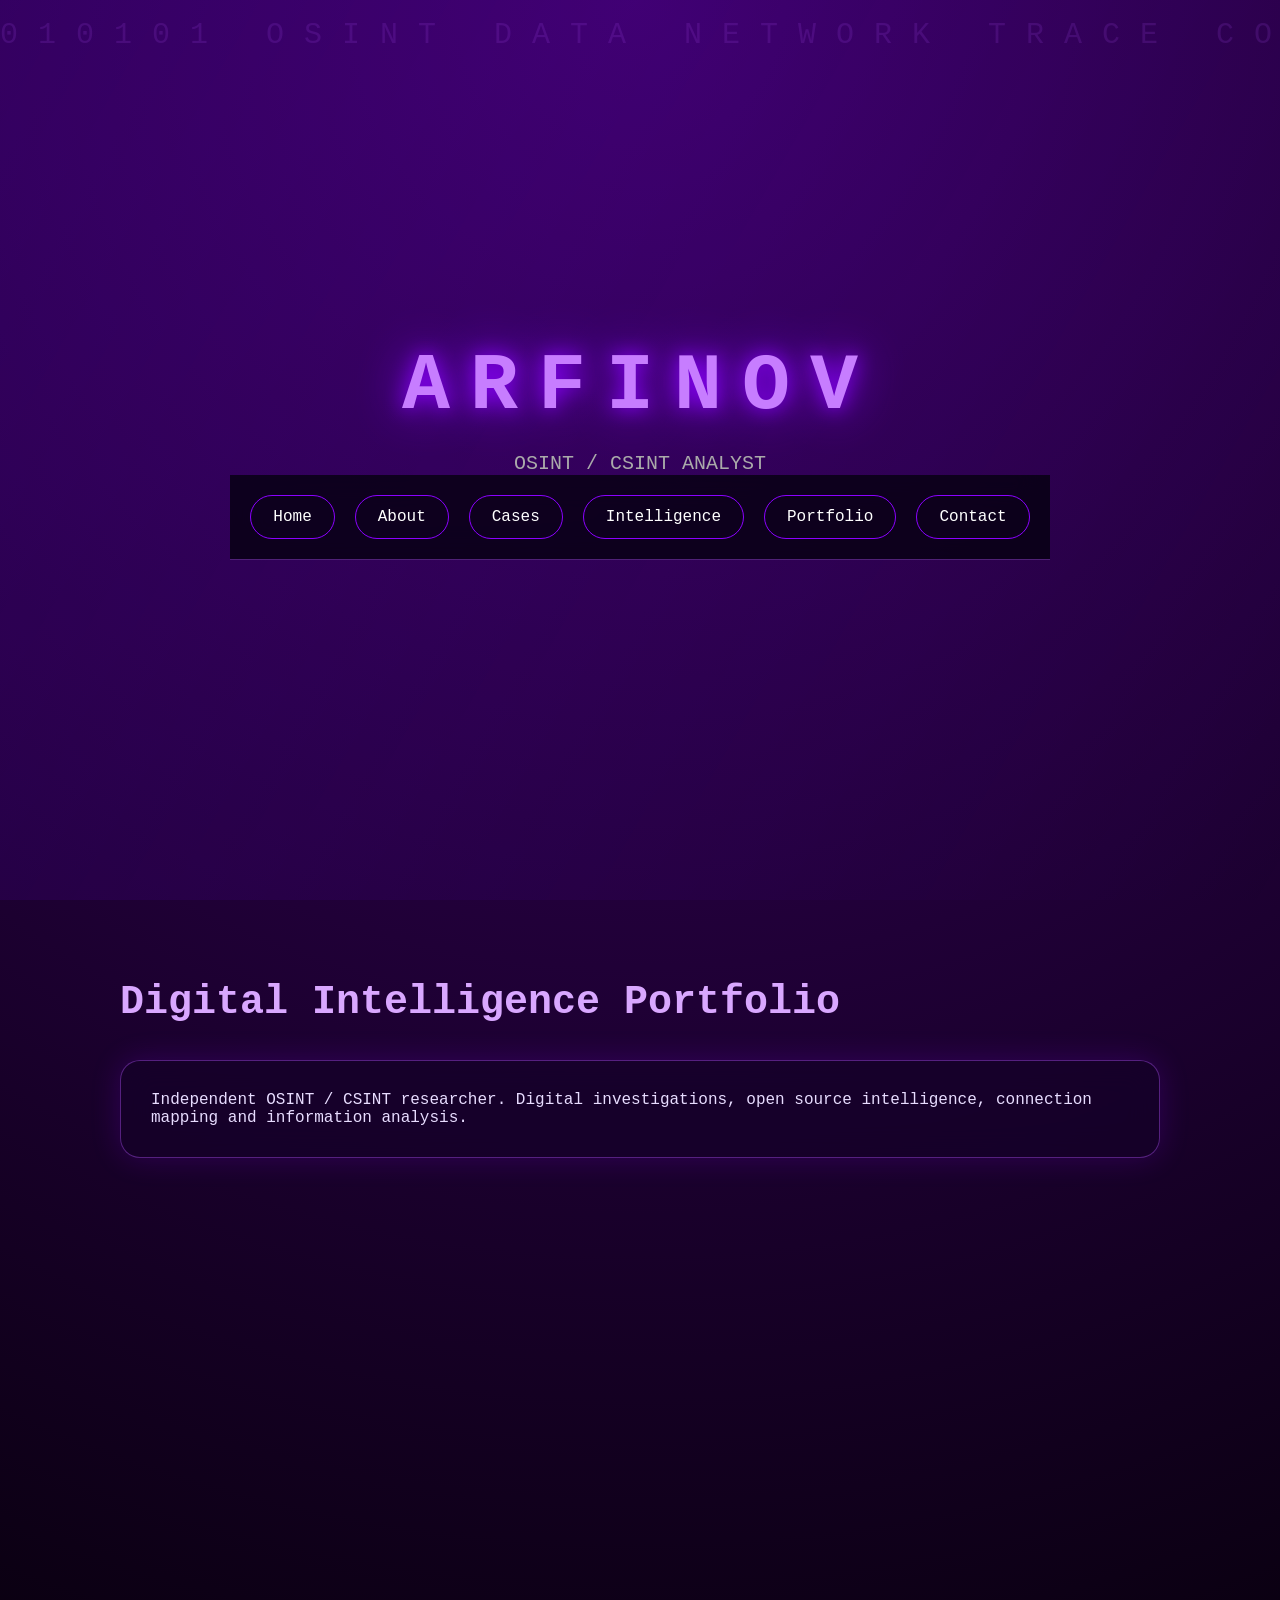
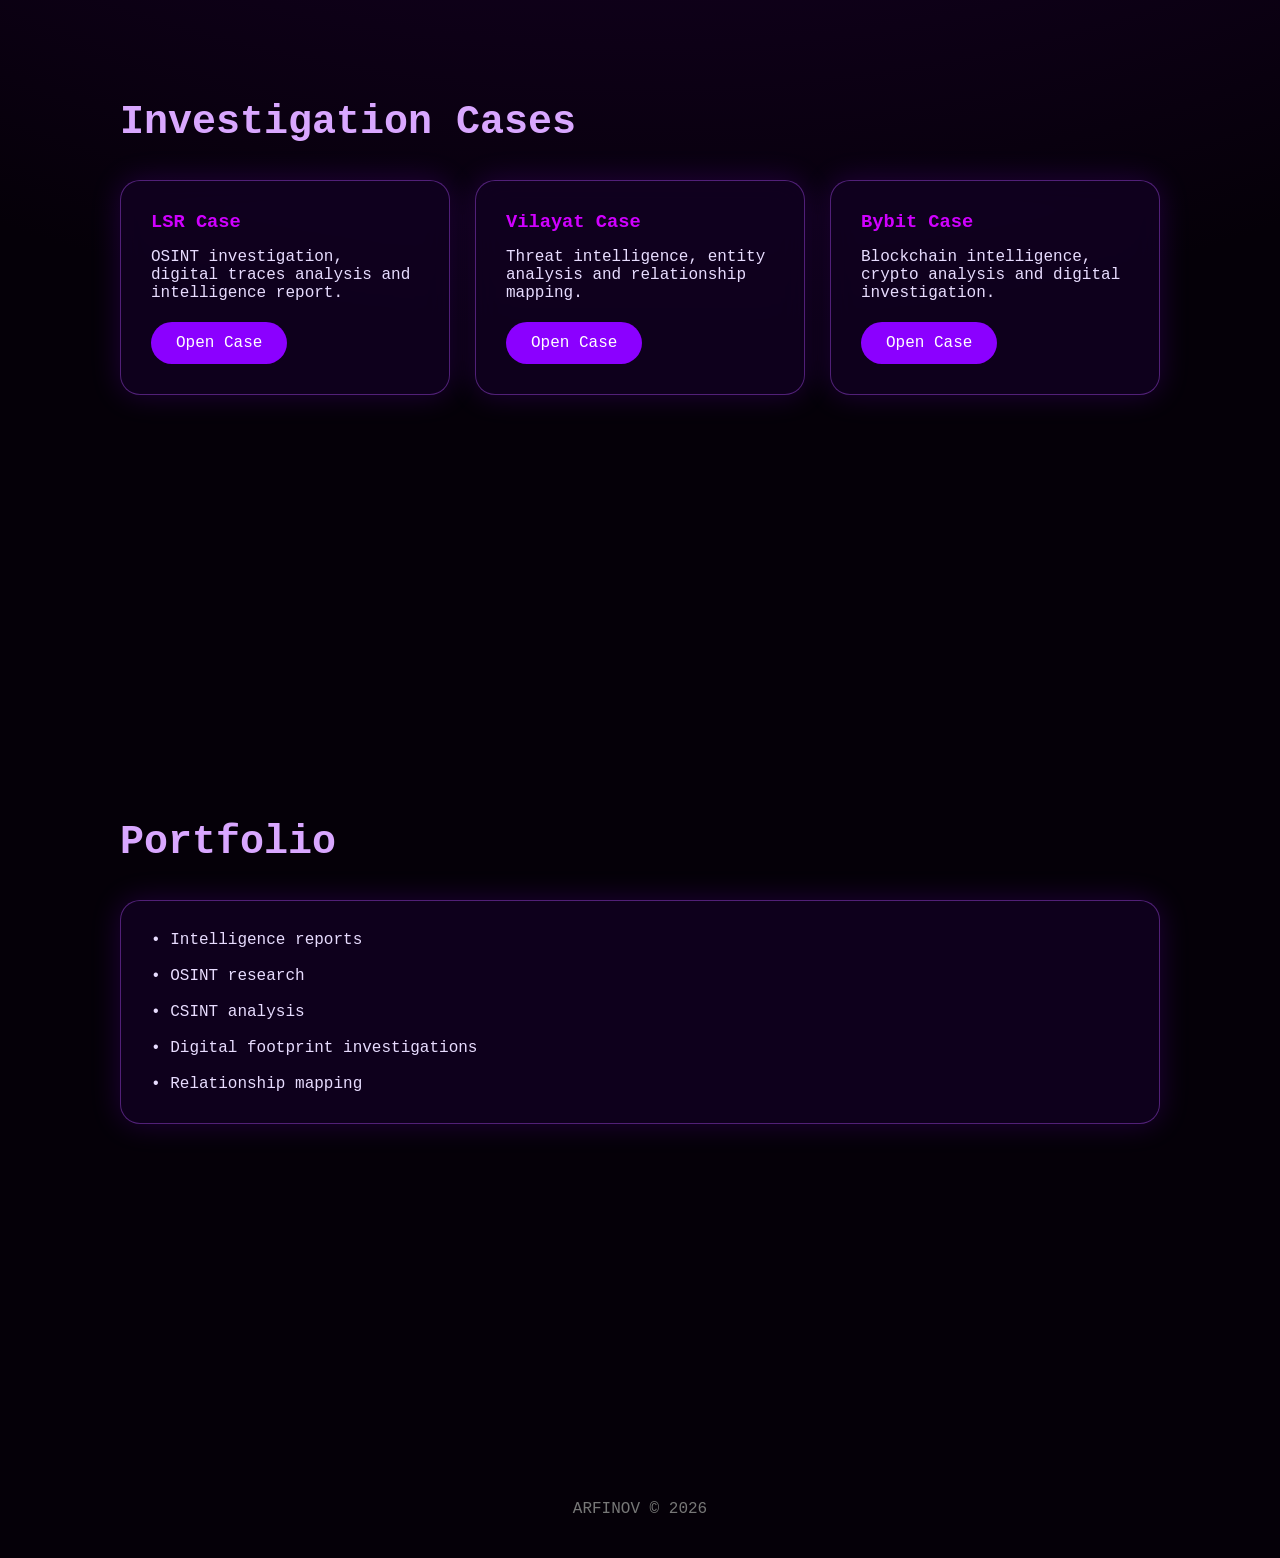
==== commit 4fa87453: "Create index.html" ====
--- a/index.html
+++ b/index.html
@@ -6,7 +6,7 @@
 <meta charset="UTF-8">
 <meta name="viewport" content="width=device-width, initial-scale=1.0">
 
-<title>ARFINOV | OSINT / CSINT Analyst</title>
+<title>ARFINOV | OSINT / CSINT</title>
 
 <link rel="stylesheet" href="style.css">
 
@@ -19,21 +19,49 @@
 <div class="rain"></div>
 
 
+
 <header>
 
+
 <h1>ARFINOV</h1>
 
-<p>OSINT / CSINT ANALYST</p>
+<p>
+OSINT / CSINT ANALYST
+</p>
+
 
 
 <nav>
 
-<a href="#home">Home</a>
-<a href="#about">About</a>
-<a href="#cases">Cases</a>
-<a href="#intelligence">Intelligence</a>
-<a href="#portfolio">Portfolio</a>
-<a href="#contact">Contact</a>
+<a href="#home">
+Home
+</a>
+
+
+<a href="pages/about.html">
+About
+</a>
+
+
+<a href="#cases">
+Cases
+</a>
+
+
+<a href="pages/intelligence.html">
+Intelligence
+</a>
+
+
+<a href="#portfolio">
+Portfolio
+</a>
+
+
+<a href="pages/contacts.html">
+Contact
+</a>
+
 
 </nav>
 
@@ -46,11 +74,29 @@
 
 <section id="home" class="page">
 
-<h2>Digital Intelligence Portfolio</h2>
-
-<p>
-Open Source Intelligence • Cyber Intelligence • Digital Research
-</p>
+
+<h2>
+Digital Intelligence Portfolio
+</h2>
+
+
+<div class="card">
+
+
+<p>
+
+Independent OSINT / CSINT researcher.
+
+Digital investigations,
+open source intelligence,
+connection mapping and
+information analysis.
+
+</p>
+
+
+</div>
+
 
 </section>
 
@@ -60,38 +106,115 @@
 
 
 
-<section id="about" class="page">
-
-
-<h2>About Me</h2>
-
-
-<div class="card">
-
-
-<p>
-
-Independent OSINT / CSINT researcher focused on
-open source investigations, digital footprints,
-relationship mapping and information analysis.
-
-<br><br>
-
-Experience:
-
-<br><br>
-
-• 4chan community — 2014-2016
-
-<br>
-
-• Reddit research environment — 2015-2025
-
-<br>
-
-• Telegram intelligence channels — 2024-2026
-
-</p>
+
+
+<section id="cases" class="page">
+
+
+<h2>
+Investigation Cases
+</h2>
+
+
+
+<div class="cards">
+
+
+
+
+
+<div class="card">
+
+
+<h3>
+LSR Case
+</h3>
+
+
+<p>
+
+OSINT investigation,
+digital traces analysis
+and intelligence report.
+
+</p>
+
+
+<a href="cases/lsr.html">
+
+Open Case
+
+</a>
+
+
+</div>
+
+
+
+
+
+
+
+<div class="card">
+
+
+<h3>
+Vilayat Case
+</h3>
+
+
+<p>
+
+Threat intelligence,
+entity analysis
+and relationship mapping.
+
+</p>
+
+
+<a href="cases/vilayat.html">
+
+Open Case
+
+</a>
+
+
+</div>
+
+
+
+
+
+
+
+<div class="card">
+
+
+<h3>
+Bybit Case
+</h3>
+
+
+<p>
+
+Blockchain intelligence,
+crypto analysis
+and digital investigation.
+
+</p>
+
+
+<a href="cases/bybit.html">
+
+Open Case
+
+</a>
+
+
+</div>
+
+
+
 
 
 </div>
@@ -105,73 +228,42 @@
 
 
 
-<section id="cases" class="page">
-
-
-<h2>Investigation Cases</h2>
-
-
-
-<div class="cards">
-
-
-
-<div class="card">
-
-<h3>LSR Case</h3>
-
-<p>
-Digital investigation, source analysis and intelligence report.
-</p>
-
-
-<a href="cases/lsr.html">
-Open Case
-</a>
-
-
-</div>
-
-
-
-
-
-<div class="card">
-
-<h3>Vilayat Case</h3>
-
-<p>
-OSINT investigation, threat analysis and connection mapping.
-</p>
-
-
-<a href="cases/vilayat.html">
-Open Case
-</a>
-
-
-</div>
-
-
-
-
-
-<div class="card">
-
-<h3>Bybit Case</h3>
-
-<p>
-Blockchain intelligence and digital asset analysis.
-</p>
-
-
-<a href="cases/bybit.html">
-Open Case
-</a>
-
-
-</div>
-
+
+
+<section id="portfolio" class="page">
+
+
+<h2>
+Portfolio
+</h2>
+
+
+
+<div class="card">
+
+
+<p>
+
+• Intelligence reports
+
+<br><br>
+
+• OSINT research
+
+<br><br>
+
+• CSINT analysis
+
+<br><br>
+
+• Digital footprint investigations
+
+<br><br>
+
+• Relationship mapping
+
+
+</p>
 
 
 </div>
@@ -187,185 +279,20 @@
 
 
 
-<section id="intelligence" class="page">
-
-
-<h2>Intelligence Methodology</h2>
-
-
-<div class="card">
-
-
-<p>
-
-Investigation workflow:
-
-<br><br>
-
-01. Data Collection
-
-<br>
-02. Source Verification
-
-<br>
-03. Digital Footprint Analysis
-
-<br>
-04. Entity Relationship Mapping
-
-<br>
-05. Timeline Reconstruction
-
-<br>
-06. Final Intelligence Report
-
-
-</p>
-
-
-<div class="graph">
-
-NODE ─── ACCOUNT ─── ENTITY
-<br>
-&nbsp;&nbsp;&nbsp;&nbsp;&nbsp;│
-<br>
-&nbsp;&nbsp;&nbsp;&nbsp;SOURCE
-
-</div>
-
-
-</div>
-
-
-</section>
-
-
-
-
-
-
-
-
-
-<section id="portfolio" class="page">
-
-
-<h2>Portfolio</h2>
-
-
-<div class="card">
-
-
-<p>
-
-• Intelligence reports
-
-<br>
-
-• OSINT research
-
-<br>
-
-• Network analysis
-
-<br>
-
-• Digital footprint investigations
-
-<br>
-
-• Data visualization
-
-
-</p>
-
-
-</div>
-
-
-</section>
-
-
-
-
-
-
-
-
-
-<section id="contact" class="page">
-
-
-<h2>Contact</h2>
-
-
-<div class="card">
-
-
-<p>
-
-Telegram:
-<br>
-<a href="https://t.me/runetgitarist">
-@runetgitarist
-</a>
-
-
-<br><br>
-
-
-Case Archive:
-<br>
-
-<a href="https://t.me/casereddit">
-@casereddit
-</a>
-
-
-<br><br>
-
-
-Reddit:
-<br>
-
-r/HistoricalCapsule
-
-
-<br><br>
-
-
-OK:
-<br>
-
-profile/910572760743
-
-
-</p>
-
-
-</div>
-
-
-</section>
-
-
-
-
-
-
-
 <footer>
 
+
 ARFINOV © 2026
 
+
 </footer>
 
 
 
-
 <script src="script.js"></script>
 
 
 </body>
 
-  </html>
+
+</html>
--- a/style.css
+++ b/style.css
@@ -1,51 +1,85 @@
 * {
-    margin:0;
-    padding:0;
-    box-sizing:border-box;
-    font-family:"Courier New", monospace;
-}
+    margin: 0;
+    padding: 0;
+    box-sizing: border-box;
+    font-family: "Courier New", monospace;
+}
+
+html {
+    scroll-behavior: smooth;
+}
+
 
 body {
-    background:#050008;
-    color:#eee;
-    overflow-x:hidden;
-}
-
-
-/* дождь */
+
+    background:
+    radial-gradient(circle at top, #3b0066, #050008 60%);
+
+    color: #e8dcff;
+
+    overflow-x: hidden;
+
+}
+
+
+/* DIGITAL RAIN BACKGROUND */
 
 .rain {
-    position:fixed;
-    width:100%;
-    height:100%;
+
+    position: fixed;
+
+    inset: 0;
+
+    z-index: -1;
+
+    overflow: hidden;
+
     background:
+
     linear-gradient(
-    transparent 90%,
-    rgba(170,0,255,0.25)
-    ),
-    repeating-linear-gradient(
-    90deg,
-    transparent 0px,
-    transparent 8px,
-    rgba(255,255,255,0.08) 9px
+        120deg,
+        rgba(120,0,255,0.15),
+        transparent
     );
 
-    animation:rain 8s linear infinite;
-    z-index:-1;
-}
-
-
-@keyframes rain {
-
-from {
-transform:translateY(-50px);
-}
-
-to {
-transform:translateY(50px);
-}
-
-}
+}
+
+
+.rain::before {
+
+    content:"010101 OSINT DATA NETWORK TRACE CONNECTION 101010";
+
+    position:absolute;
+
+    width:200%;
+
+    height:200%;
+
+    color:rgba(180,80,255,0.15);
+
+    font-size:30px;
+
+    letter-spacing:20px;
+
+    line-height:70px;
+
+    animation: dataRain 20s linear infinite;
+
+}
+
+
+@keyframes dataRain {
+
+    from {
+        transform:translateY(-30%);
+    }
+
+    to {
+        transform:translateY(30%);
+    }
+
+}
+
 
 
 
@@ -53,220 +87,390 @@
 
 header {
 
-position:fixed;
-top:0;
-width:100%;
-padding:20px;
-background:rgba(5,0,15,.8);
-backdrop-filter:blur(10px);
-border-bottom:1px solid #7b00ff;
-z-index:10;
+    min-height:100vh;
+
+    display:flex;
+
+    justify-content:center;
+
+    align-items:center;
+
+    flex-direction:column;
+
+    text-align:center;
 
 }
 
 
 header h1 {
 
-color:#b700ff;
-text-align:center;
-letter-spacing:5px;
-
-}
+    font-size:80px;
+
+    letter-spacing:20px;
+
+    color:#c77dff;
+
+
+    text-shadow:
+
+    0 0 20px #8b00ff,
+
+    0 0 50px #8b00ff;
+
+}
+
+
+header p {
+
+    margin-top:20px;
+
+    font-size:20px;
+
+    color:#aaa;
+
+}
+
+
+
+/* NAVIGATION */
 
 
 nav {
 
-display:flex;
-justify-content:center;
-gap:20px;
-margin-top:15px;
-
-}
+    position:sticky;
+
+    top:0;
+
+    z-index:10;
+
+
+    display:flex;
+
+    justify-content:center;
+
+    flex-wrap:wrap;
+
+    gap:20px;
+
+
+    padding:20px;
+
+
+    background:
+
+    rgba(5,0,15,.8);
+
+
+    backdrop-filter:blur(15px);
+
+    border-bottom:
+
+    1px solid rgba(180,80,255,.4);
+
+}
+
 
 
 nav a {
 
-color:white;
-text-decoration:none;
-transition:.3s;
-
-}
+    color:white;
+
+    text-decoration:none;
+
+    padding:12px 22px;
+
+    border-radius:30px;
+
+    border:1px solid #8b00ff;
+
+
+    transition:.4s;
+
+}
+
 
 
 nav a:hover {
 
-color:#c000ff;
-
-}
+
+    background:#8b00ff;
+
+    box-shadow:
+
+    0 0 25px #8b00ff;
+
+
+    transform:translateY(-5px);
+
+}
+
 
 
 
 /* SECTIONS */
 
+
 .page {
 
-min-height:100vh;
-padding:120px 30px;
-animation:fade .8s;
-
-}
-
-
-@keyframes fade {
-
-from {
-opacity:0;
-transform:translateY(30px);
-}
-
-to {
-opacity:1;
-transform:none;
-}
-
-}
+
+    min-height:80vh;
+
+    max-width:1100px;
+
+    margin:auto;
+
+    padding:80px 30px;
+
+
+    animation:appear .8s;
+
+}
+
+
+
+@keyframes appear {
+
+    from {
+
+        opacity:0;
+
+        transform:translateY(40px);
+
+    }
+
+
+    to {
+
+        opacity:1;
+
+        transform:none;
+
+    }
+
+}
+
 
 
 
 h2 {
 
-font-size:35px;
-margin-bottom:30px;
-color:#d000ff;
-
-}
-
-
-
-p {
-
-font-size:18px;
-line-height:1.6;
-
-}
-
-
-
-/* CASES */
+    color:#d9a7ff;
+
+    font-size:40px;
+
+    margin-bottom:35px;
+
+}
+
+
+
+
+/* CARDS */
 
 
 .cards {
 
-display:flex;
-flex-wrap:wrap;
-gap:25px;
-
-}
+    display:flex;
+
+    gap:25px;
+
+    flex-wrap:wrap;
+
+}
+
 
 
 .card {
 
-width:300px;
-padding:25px;
-background:
-rgba(30,0,50,.7);
-
-border:1px solid #9b00ff;
-border-radius:15px;
-
-box-shadow:
-0 0 20px rgba(150,0,255,.4);
-
-transition:.4s;
-
-}
+
+    flex:1;
+
+    min-width:280px;
+
+
+    background:
+
+    rgba(20,0,40,.65);
+
+
+    border:
+
+    1px solid rgba(180,80,255,.4);
+
+
+    border-radius:20px;
+
+
+    padding:30px;
+
+
+    backdrop-filter:blur(15px);
+
+
+    box-shadow:
+
+    0 0 30px rgba(140,0,255,.2);
+
+
+    transition:.5s;
+
+}
+
 
 
 .card:hover {
 
-transform:translateY(-10px);
-box-shadow:
-0 0 35px #b000ff;
-
-}
+
+    transform:
+
+    translateY(-10px);
+
+
+    box-shadow:
+
+    0 0 50px rgba(180,0,255,.5);
+
+
+}
+
+
 
 
 .card h3 {
 
-color:#ff00ff;
-margin-bottom:15px;
-
-}
+
+    color:#d000ff;
+
+    margin-bottom:15px;
+
+}
+
+
 
 
 .card a {
 
-display:inline-block;
-margin-top:20px;
-padding:10px 20px;
-
-background:#8500ff;
-color:white;
-
-text-decoration:none;
-border-radius:8px;
-
-transition:.3s;
-
-}
+
+    display:inline-block;
+
+
+    margin-top:20px;
+
+
+    padding:12px 25px;
+
+
+    background:#8b00ff;
+
+
+    color:white;
+
+
+    text-decoration:none;
+
+
+    border-radius:25px;
+
+
+    transition:.3s;
+
+}
+
+
 
 
 .card a:hover {
 
-background:#d000ff;
-
-}
-
-
-
-
-/* INTEL GRAPH */
+
+    background:#d05cff;
+
+
+    box-shadow:
+
+    0 0 20px #d05cff;
+
+}
+
+
+
+
+
+/* GRAPH */
 
 
 .graph {
 
-margin-top:30px;
-padding:30px;
-
-border:1px solid #a000ff;
-border-radius:15px;
-
-text-align:center;
-
-font-size:22px;
-
-color:#00ffff;
-
-}
-
-
-
-/* REVIEWS */
-
-
-.review {
-
-padding:15px;
-margin:15px 0;
-
-background:rgba(40,0,70,.6);
-
-border-left:3px solid #c000ff;
-
-}
-
-
-
-/* MOBILE */
+
+    margin-top:40px;
+
+
+    padding:30px;
+
+
+    text-align:center;
+
+
+    color:#00ffff;
+
+
+    font-size:25px;
+
+
+    border:
+
+    1px solid #00ffff;
+
+
+    border-radius:15px;
+
+
+}
+
+
+
+
+footer {
+
+
+    text-align:center;
+
+    padding:40px;
+
+    color:#777;
+
+}
+
+
+
 
 @media(max-width:700px){
 
-nav{
-flex-wrap:wrap;
-}
-
-.card{
-width:100%;
-}
-
-}
+
+header h1 {
+
+    font-size:45px;
+
+    letter-spacing:8px;
+
+}
+
+
+
+nav {
+
+    gap:10px;
+
+}
+
+
+
+nav a {
+
+    font-size:13px;
+
+    padding:10px;
+
+}
+
+
+  }
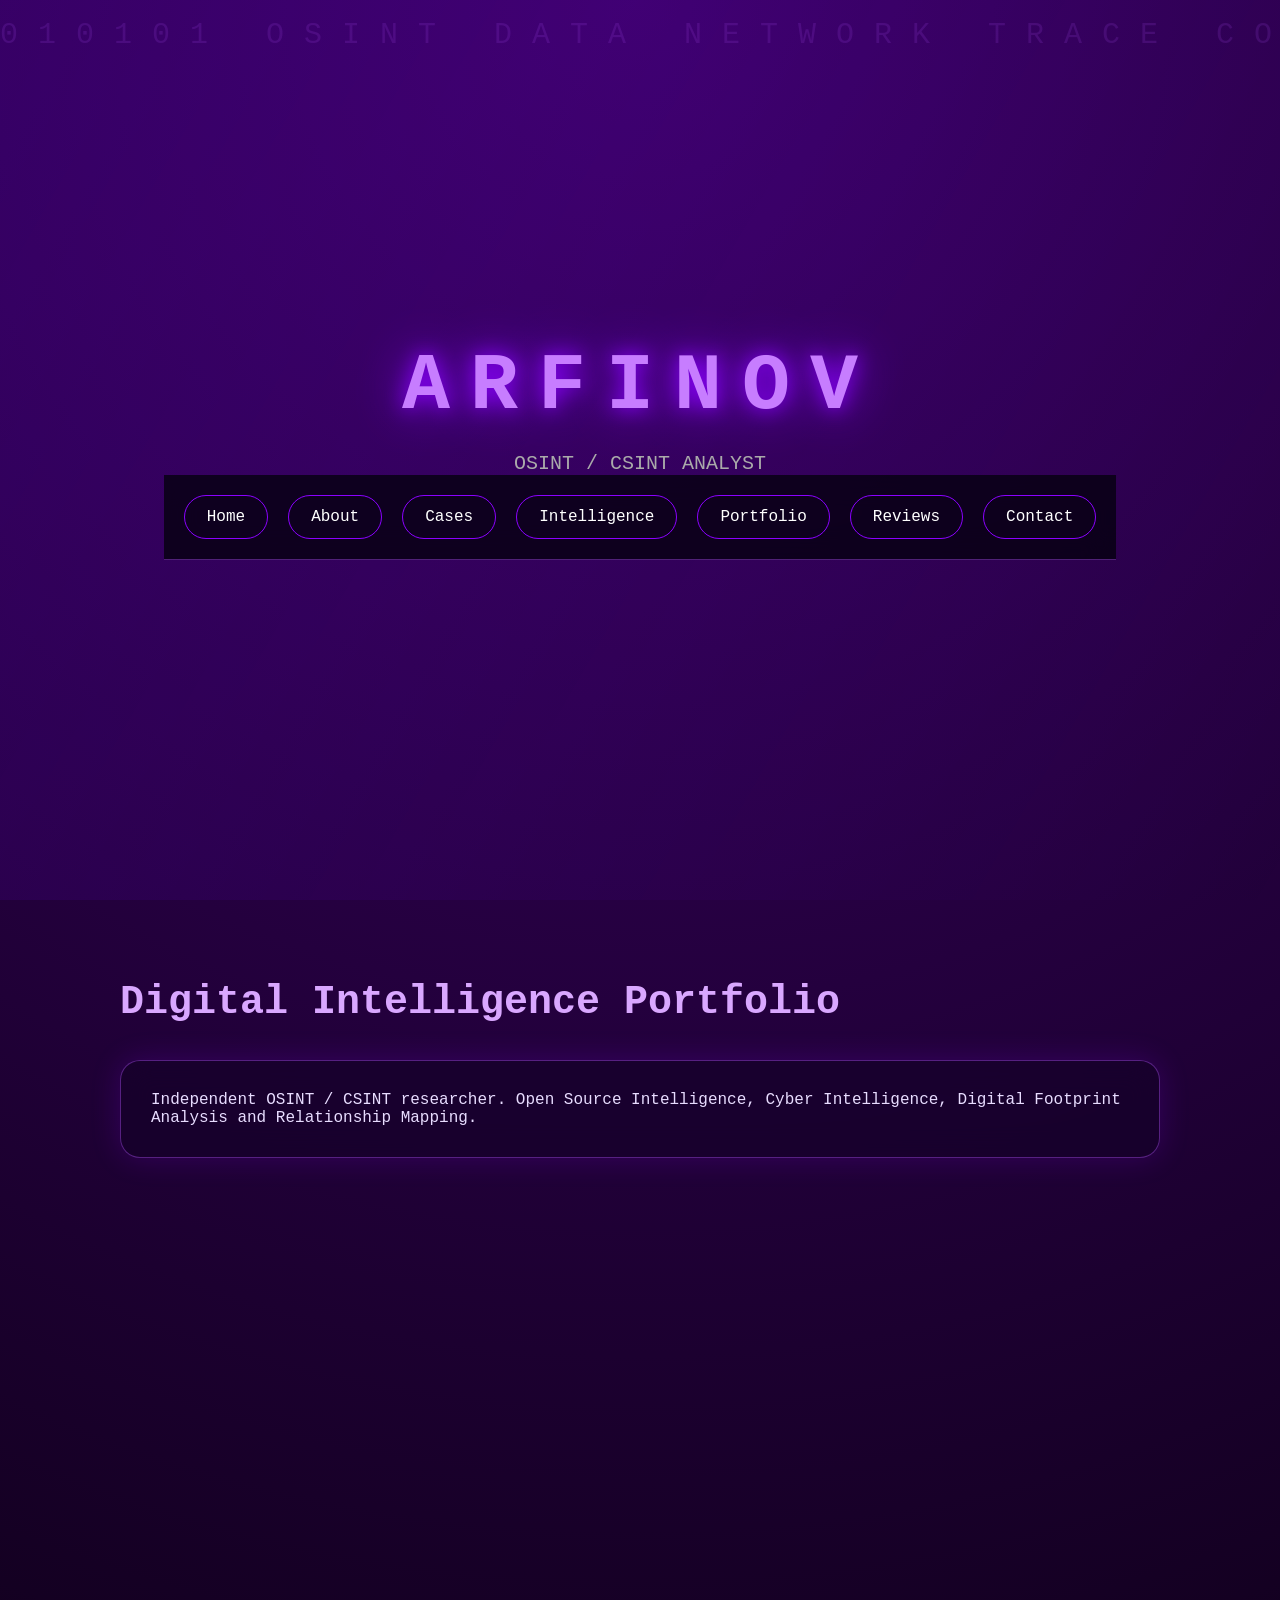
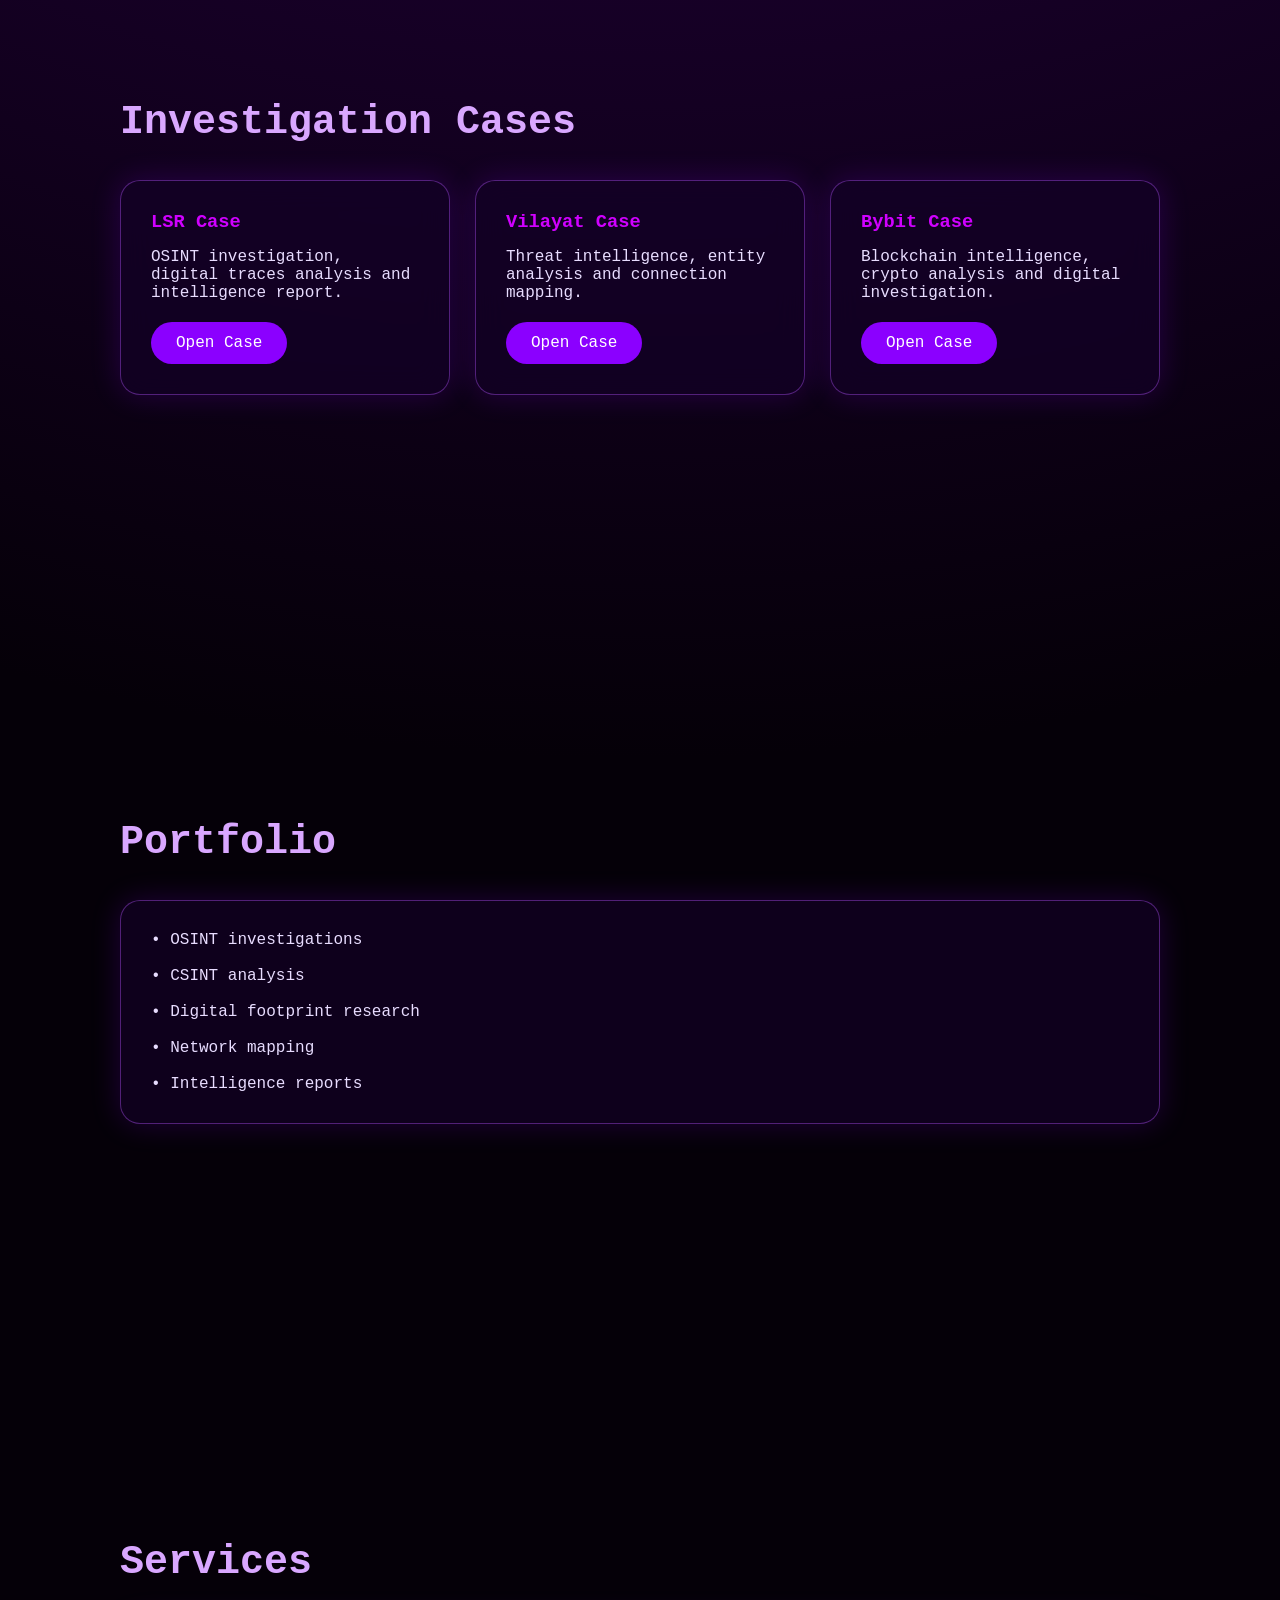
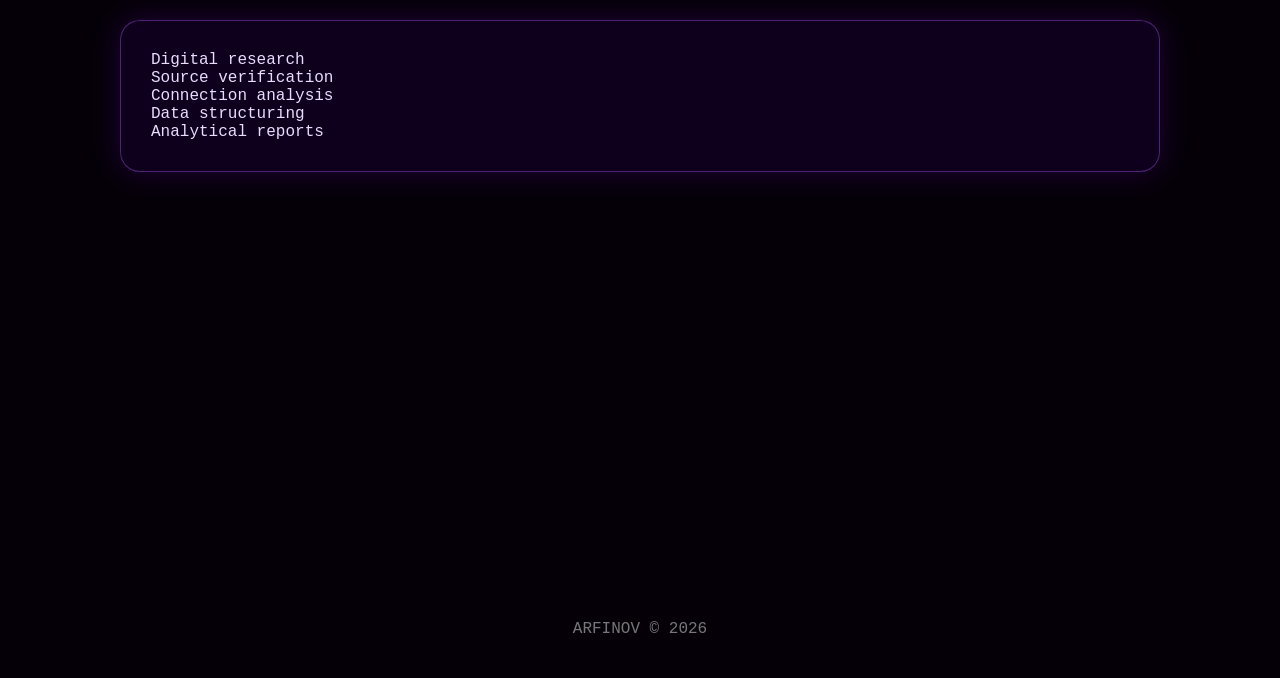
==== commit af72aeb6: "Create index.html" ====
--- a/index.html
+++ b/index.html
@@ -6,7 +6,7 @@
 <meta charset="UTF-8">
 <meta name="viewport" content="width=device-width, initial-scale=1.0">
 
-<title>ARFINOV | OSINT / CSINT</title>
+<title>ARFINOV | OSINT / CSINT Analyst</title>
 
 <link rel="stylesheet" href="style.css">
 
@@ -25,43 +25,37 @@
 
 <h1>ARFINOV</h1>
 
-<p>
-OSINT / CSINT ANALYST
-</p>
+<p>OSINT / CSINT ANALYST</p>
 
 
 
 <nav>
 
-<a href="#home">
-Home
-</a>
-
+<a href="#home">Home</a>
 
 <a href="pages/about.html">
 About
 </a>
 
-
 <a href="#cases">
 Cases
 </a>
 
-
 <a href="pages/intelligence.html">
 Intelligence
 </a>
 
-
 <a href="#portfolio">
 Portfolio
 </a>
 
+<a href="pages/reviews.html">
+Reviews
+</a>
 
 <a href="pages/contacts.html">
 Contact
 </a>
-
 
 </nav>
 
@@ -82,25 +76,21 @@
 
 <div class="card">
 
-
 <p>
 
 Independent OSINT / CSINT researcher.
 
-Digital investigations,
-open source intelligence,
-connection mapping and
-information analysis.
-
-</p>
-
+Open Source Intelligence,
+Cyber Intelligence,
+Digital Footprint Analysis
+and Relationship Mapping.
+
+</p>
 
 </div>
 
 
 </section>
-
-
 
 
 
@@ -116,20 +106,13 @@
 </h2>
 
 
-
 <div class="cards">
 
 
 
-
-
-<div class="card">
-
-
-<h3>
-LSR Case
-</h3>
-
+<div class="card">
+
+<h3>LSR Case</h3>
 
 <p>
 
@@ -141,59 +124,44 @@
 
 
 <a href="cases/lsr.html">
-
 Open Case
-
-</a>
-
-
-</div>
-
-
-
-
-
-
-
-<div class="card">
-
-
-<h3>
-Vilayat Case
-</h3>
-
+</a>
+
+
+</div>
+
+
+
+
+
+<div class="card">
+
+<h3>Vilayat Case</h3>
 
 <p>
 
 Threat intelligence,
 entity analysis
-and relationship mapping.
+and connection mapping.
 
 </p>
 
 
 <a href="cases/vilayat.html">
-
 Open Case
-
-</a>
-
-
-</div>
-
-
-
-
-
-
-
-<div class="card">
-
-
-<h3>
-Bybit Case
-</h3>
-
+</a>
+
+
+</div>
+
+
+
+
+
+
+<div class="card">
+
+<h3>Bybit Case</h3>
 
 <p>
 
@@ -205,15 +173,11 @@
 
 
 <a href="cases/bybit.html">
-
 Open Case
-
-</a>
-
-
-</div>
-
-
+</a>
+
+
+</div>
 
 
 
@@ -221,8 +185,6 @@
 
 
 </section>
-
-
 
 
 
@@ -244,24 +206,24 @@
 
 <p>
 
+• OSINT investigations
+
+<br><br>
+
+• CSINT analysis
+
+<br><br>
+
+• Digital footprint research
+
+<br><br>
+
+• Network mapping
+
+<br><br>
+
 • Intelligence reports
 
-<br><br>
-
-• OSINT research
-
-<br><br>
-
-• CSINT analysis
-
-<br><br>
-
-• Digital footprint investigations
-
-<br><br>
-
-• Relationship mapping
-
 
 </p>
 
@@ -277,14 +239,56 @@
 
 
 
+<section class="page">
+
+
+<h2>
+Services
+</h2>
+
+
+<div class="card">
+
+
+<p>
+
+Digital research
+
+<br>
+
+Source verification
+
+<br>
+
+Connection analysis
+
+<br>
+
+Data structuring
+
+<br>
+
+Analytical reports
+
+
+</p>
+
+
+</div>
+
+
+</section>
+
+
+
+
+
 
 
 <footer>
 
-
 ARFINOV © 2026
 
-
 </footer>
 
 
@@ -294,5 +298,4 @@
 
 </body>
 
-
 </html>
